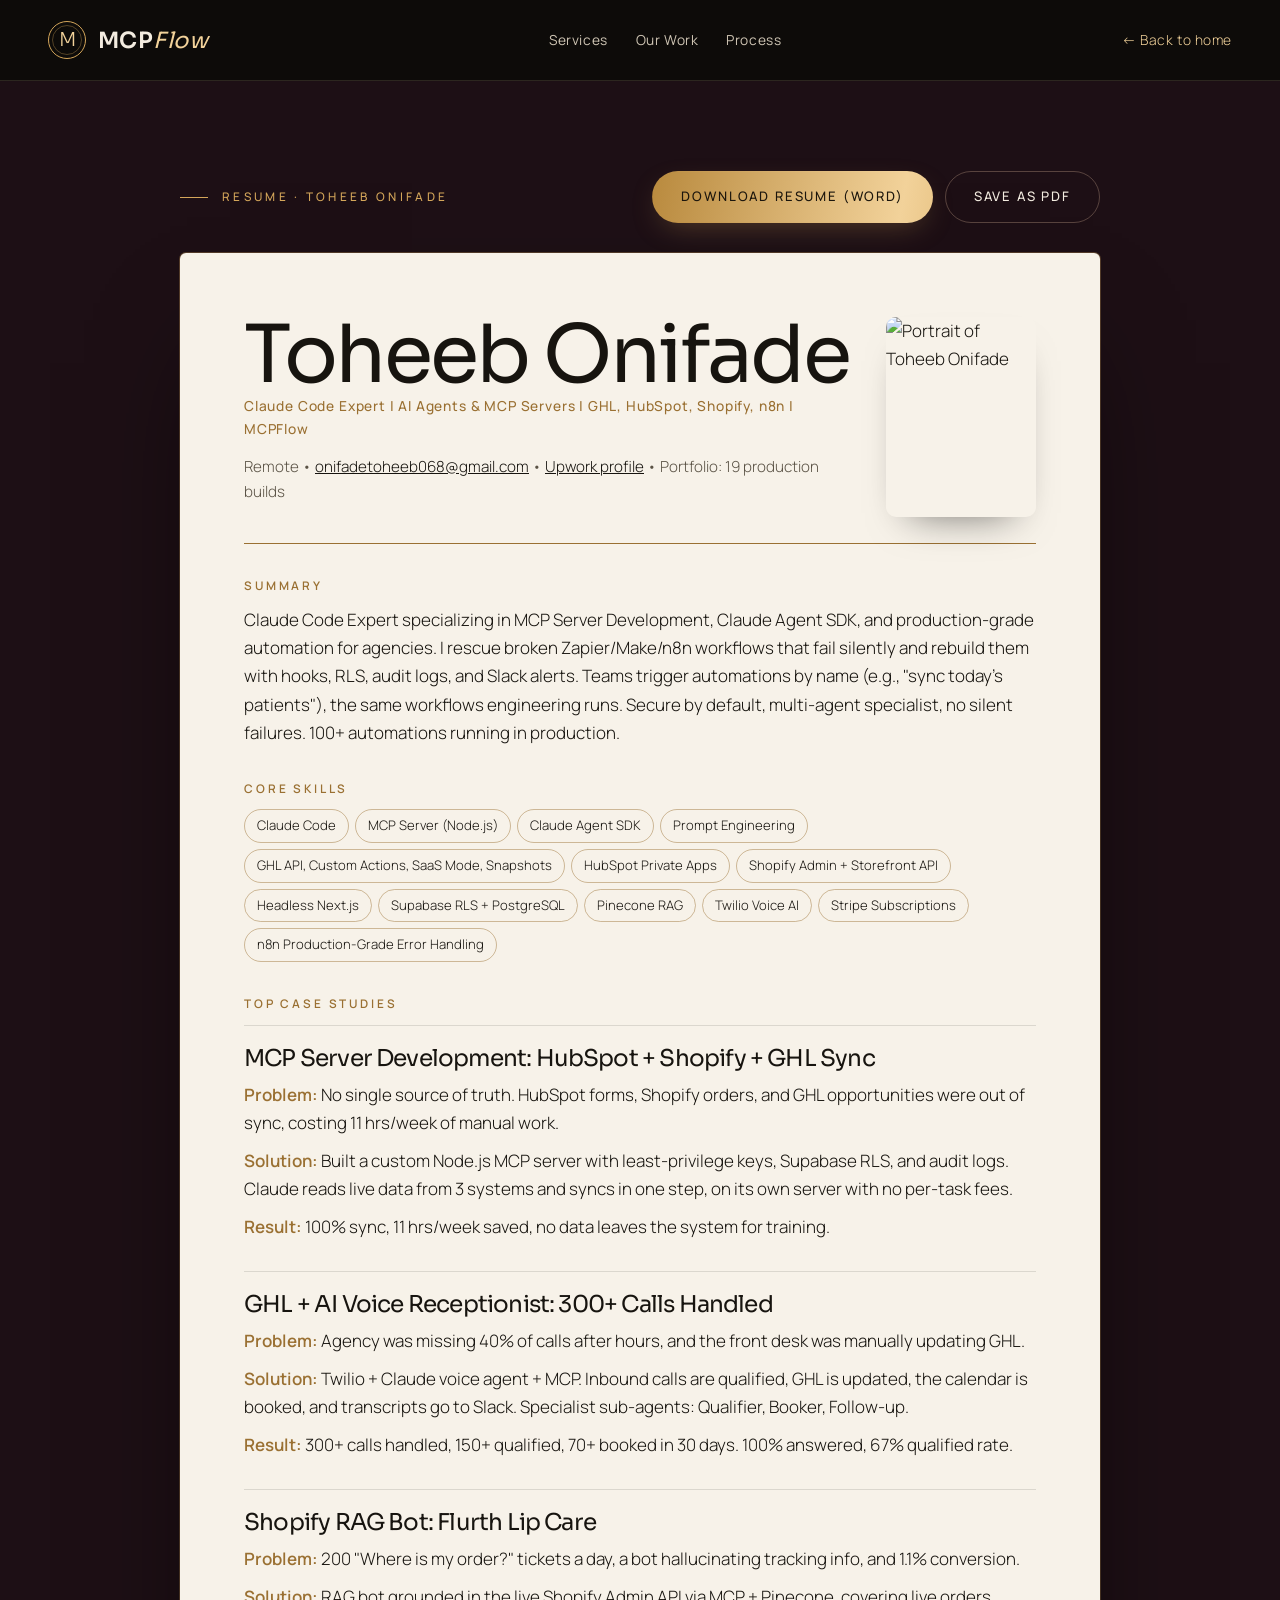
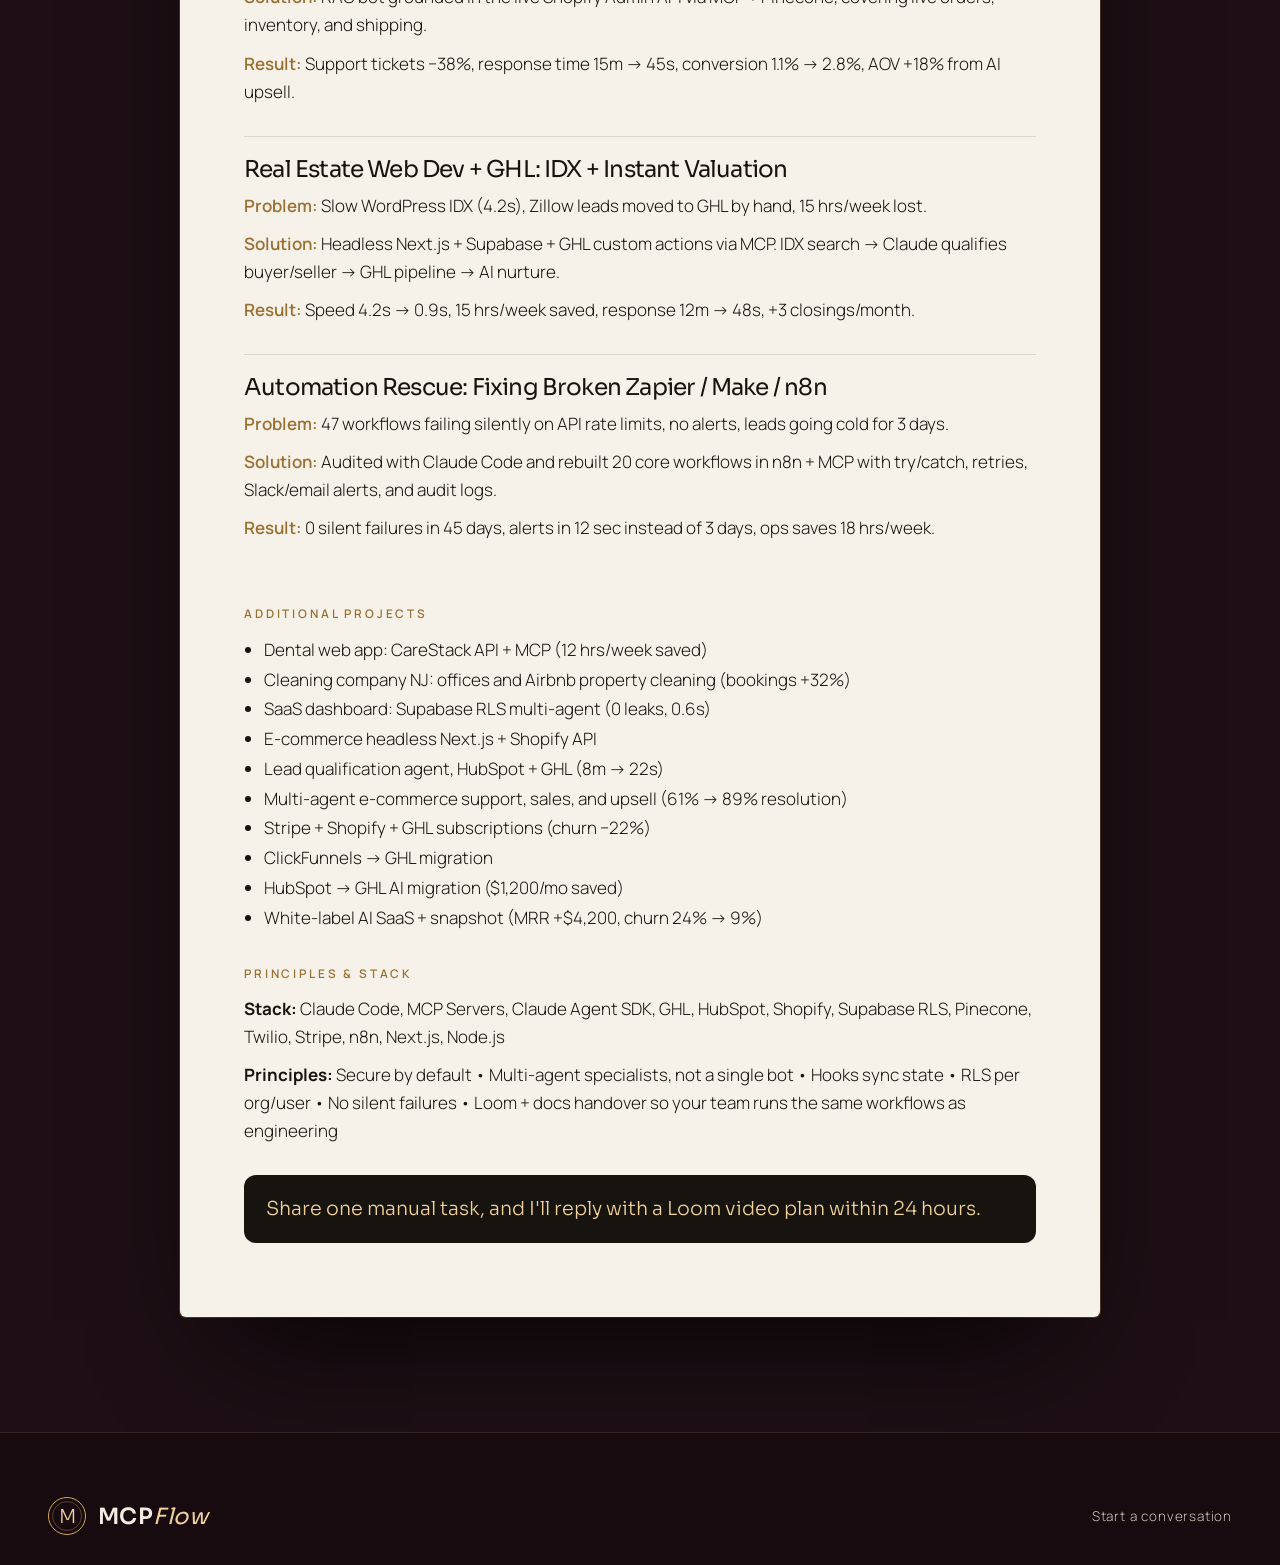
==== resume.html @ 1f3e1173 ".git" ====
<!DOCTYPE html>
<html lang="en">
  <head>
    <meta charset="UTF-8" />
    <meta name="viewport" content="width=device-width, initial-scale=1.0" />
    <meta name="description" content="Resume of Toheeb Onifade, Claude Code expert building AI agents, MCP servers, and production automation at MCPFlow." />
    <title>Toheeb Onifade – Resume | Claude Code Expert, AI Agents &amp; MCP Servers</title>
    <meta name="author" content="Toheeb Onifade" />
    <meta name="robots" content="index, follow, max-image-preview:large" />
    <meta property="og:type" content="profile" />
    <meta property="og:title" content="Toheeb Onifade – Resume | Claude Code Expert" />
    <meta property="og:description" content="Claude Code expert: MCP servers, Claude Agent SDK, and production automation for GoHighLevel, HubSpot, Shopify, and n8n. 19 production builds." />
    <meta property="og:image" content="assets/me/toheeb-desk.png" />
    <script type="application/ld+json">{"@context":"https://schema.org","@type":"ProfilePage","name":"Resume of Toheeb Onifade","mainEntity":{"@type":"Person","@id":"index.html#toheeb-onifade","name":"Toheeb Onifade","jobTitle":"Claude Code Expert","worksFor":{"@type":"Organization","name":"MCPFlow"},"email":"onifadetoheeb068@gmail.com","image":"assets/me/toheeb-desk.png","sameAs":["https://www.upwork.com/freelancers/~01fcc091d5daa7f215"],"knowsAbout":["Claude Code","Model Context Protocol (MCP) servers","Claude Agent SDK","Prompt engineering","GoHighLevel API","HubSpot Private Apps","Shopify Admin and Storefront API","Headless Next.js","Supabase RLS and PostgreSQL","Pinecone RAG","Twilio Voice AI","Stripe subscriptions","n8n error handling"]}}</script>
    <link rel="preconnect" href="https://fonts.googleapis.com" />
    <link rel="preconnect" href="https://fonts.gstatic.com" crossorigin />
    <link href="https://fonts.googleapis.com/css2?family=Sora:wght@300;400;500;600&family=Manrope:wght@300;400;500;600;700&family=JetBrains+Mono:wght@400;500&display=swap" rel="stylesheet" />
    <link rel="stylesheet" href="styles.css" />
  </head>
  <body class="resume-page theme-wine">
    <header class="site-header">
      <div class="container nav-wrap">
        <a href="index.html#top" class="brand" aria-label="MCPFlow home">
          <span class="brand-glyph" aria-hidden="true"></span>
          <span class="brand-word">MCP<em>Flow</em></span>
        </a>
        <nav class="main-nav" aria-label="Main navigation">
          <a href="index.html#services">Services</a>
          <a href="index.html#portfolio">Our Work</a>
          <a href="index.html#process">Process</a>
        </nav>
        <div class="nav-cta">
          <a href="index.html#top" class="nav-resume">← Back to home</a>
        </div>
      </div>
    </header>

    <main class="resume-page-content">
      <div class="container">
        <div class="resume-toolbar">
          <p class="sec-label">Resume · Toheeb Onifade</p>
          <div class="resume-actions">
            <a class="btn btn-primary" href="assets/resume/Toheeb-Onifade-Resume.docx" download>Download resume (Word)</a>
            <button class="btn btn-secondary" type="button" id="resume-print">Save as PDF</button>
          </div>
        </div>

        <article class="resume-sheet">
          <header class="resume-head">
            <img class="resume-photo" src="assets/me/toheeb-desk.png" width="1086" height="1448" alt="Portrait of Toheeb Onifade" />
            <h1>Toheeb Onifade</h1>
            <p class="resume-role">Claude Code Expert | AI Agents &amp; MCP Servers | GHL, HubSpot, Shopify, n8n | MCPFlow</p>
            <p class="resume-contact">
              Remote •
              <a href="mailto:onifadetoheeb068@gmail.com">onifadetoheeb068@gmail.com</a> •
              <a href="https://www.upwork.com/freelancers/~01fcc091d5daa7f215" target="_blank" rel="noreferrer">Upwork profile</a> •
              Portfolio: 19 production builds
            </p>
          </header>

          <section>
            <h2>Summary</h2>
            <p>
              Claude Code Expert specializing in MCP Server Development, Claude Agent SDK, and production-grade
              automation for agencies. I rescue broken Zapier/Make/n8n workflows that fail silently and rebuild them
              with hooks, RLS, audit logs, and Slack alerts. Teams trigger automations by name (e.g., "sync today's
              patients"), the same workflows engineering runs. Secure by default, multi-agent specialist, no silent
              failures. 100+ automations running in production.
            </p>
          </section>

          <section>
            <h2>Core skills</h2>
            <ul class="resume-skills">
              <li>Claude Code</li>
              <li>MCP Server (Node.js)</li>
              <li>Claude Agent SDK</li>
              <li>Prompt Engineering</li>
              <li>GHL API, Custom Actions, SaaS Mode, Snapshots</li>
              <li>HubSpot Private Apps</li>
              <li>Shopify Admin + Storefront API</li>
              <li>Headless Next.js</li>
              <li>Supabase RLS + PostgreSQL</li>
              <li>Pinecone RAG</li>
              <li>Twilio Voice AI</li>
              <li>Stripe Subscriptions</li>
              <li>n8n Production-Grade Error Handling</li>
            </ul>
          </section>

          <section>
            <h2>Top case studies</h2>

            <div class="resume-case">
              <h3>MCP Server Development: HubSpot + Shopify + GHL Sync</h3>
              <p><strong>Problem:</strong> No single source of truth. HubSpot forms, Shopify orders, and GHL opportunities were out of sync, costing 11 hrs/week of manual work.</p>
              <p><strong>Solution:</strong> Built a custom Node.js MCP server with least-privilege keys, Supabase RLS, and audit logs. Claude reads live data from 3 systems and syncs in one step, on its own server with no per-task fees.</p>
              <p><strong>Result:</strong> 100% sync, 11 hrs/week saved, no data leaves the system for training.</p>
            </div>

            <div class="resume-case">
              <h3>GHL + AI Voice Receptionist: 300+ Calls Handled</h3>
              <p><strong>Problem:</strong> Agency was missing 40% of calls after hours, and the front desk was manually updating GHL.</p>
              <p><strong>Solution:</strong> Twilio + Claude voice agent + MCP. Inbound calls are qualified, GHL is updated, the calendar is booked, and transcripts go to Slack. Specialist sub-agents: Qualifier, Booker, Follow-up.</p>
              <p><strong>Result:</strong> 300+ calls handled, 150+ qualified, 70+ booked in 30 days. 100% answered, 67% qualified rate.</p>
            </div>

            <div class="resume-case">
              <h3>Shopify RAG Bot: Flurth Lip Care</h3>
              <p><strong>Problem:</strong> 200 "Where is my order?" tickets a day, a bot hallucinating tracking info, and 1.1% conversion.</p>
              <p><strong>Solution:</strong> RAG bot grounded in the live Shopify Admin API via MCP + Pinecone, covering live orders, inventory, and shipping.</p>
              <p><strong>Result:</strong> Support tickets −38%, response time 15m → 45s, conversion 1.1% → 2.8%, AOV +18% from AI upsell.</p>
            </div>

            <div class="resume-case">
              <h3>Real Estate Web Dev + GHL: IDX + Instant Valuation</h3>
              <p><strong>Problem:</strong> Slow WordPress IDX (4.2s), Zillow leads moved to GHL by hand, 15 hrs/week lost.</p>
              <p><strong>Solution:</strong> Headless Next.js + Supabase + GHL custom actions via MCP. IDX search → Claude qualifies buyer/seller → GHL pipeline → AI nurture.</p>
              <p><strong>Result:</strong> Speed 4.2s → 0.9s, 15 hrs/week saved, response 12m → 48s, +3 closings/month.</p>
            </div>

            <div class="resume-case">
              <h3>Automation Rescue: Fixing Broken Zapier / Make / n8n</h3>
              <p><strong>Problem:</strong> 47 workflows failing silently on API rate limits, no alerts, leads going cold for 3 days.</p>
              <p><strong>Solution:</strong> Audited with Claude Code and rebuilt 20 core workflows in n8n + MCP with try/catch, retries, Slack/email alerts, and audit logs.</p>
              <p><strong>Result:</strong> 0 silent failures in 45 days, alerts in 12 sec instead of 3 days, ops saves 18 hrs/week.</p>
            </div>
          </section>

          <section>
            <h2>Additional projects</h2>
            <ul class="resume-list">
              <li>Dental web app: CareStack API + MCP (12 hrs/week saved)</li>
              <li>Cleaning company NJ: offices and Airbnb property cleaning (bookings +32%)</li>
              <li>SaaS dashboard: Supabase RLS multi-agent (0 leaks, 0.6s)</li>
              <li>E-commerce headless Next.js + Shopify API</li>
              <li>Lead qualification agent, HubSpot + GHL (8m → 22s)</li>
              <li>Multi-agent e-commerce support, sales, and upsell (61% → 89% resolution)</li>
              <li>Stripe + Shopify + GHL subscriptions (churn −22%)</li>
              <li>ClickFunnels → GHL migration</li>
              <li>HubSpot → GHL AI migration ($1,200/mo saved)</li>
              <li>White-label AI SaaS + snapshot (MRR +$4,200, churn 24% → 9%)</li>
            </ul>
          </section>

          <section>
            <h2>Principles &amp; stack</h2>
            <p><strong>Stack:</strong> Claude Code, MCP Servers, Claude Agent SDK, GHL, HubSpot, Shopify, Supabase RLS, Pinecone, Twilio, Stripe, n8n, Next.js, Node.js</p>
            <p><strong>Principles:</strong> Secure by default • Multi-agent specialists, not a single bot • Hooks sync state • RLS per org/user • No silent failures • Loom + docs handover so your team runs the same workflows as engineering</p>
          </section>

          <p class="resume-cta">Share one manual task, and I'll reply with a Loom video plan within 24 hours.</p>
        </article>
      </div>
    </main>

    <footer class="site-footer">
      <div class="container footer-wrap">
        <a href="index.html#top" class="brand" aria-label="MCPFlow home">
          <span class="brand-glyph" aria-hidden="true"></span>
          <span class="brand-word">MCP<em>Flow</em></span>
        </a>
        <div class="footer-meta">
          <a href="mailto:onifadetoheeb068@gmail.com?subject=Project%20Inquiry">Start a conversation</a>
        </div>
      </div>
    </footer>

    <script>
      document.getElementById('resume-print').addEventListener('click', () => window.print());
    </script>
  </body>
</html>
---- styles.css ----
/* ==========================================================================
   MCPFlow — "Midnight & Gold"
   Near-black, champagne gold, ivory. Bodoni for display, Jost for reading,
   Pinyon Script for small human accents. Photography in a warm duotone.
   ========================================================================== */

:root {
  --bg: #0d0c0a;
  --bg-2: #14120f;
  --surface: #1a1714;
  --surface-2: #221e19;
  --line: rgba(232, 205, 160, 0.14);
  --line-strong: rgba(232, 205, 160, 0.3);
  --text: #f3ece0;
  --text-soft: #cfc5b4;
  --muted: #9a907f;

  --gold: #d4a65a;
  --gold-light: #f2d29a;
  --gold-deep: #9a7032;
  --gold-gradient: linear-gradient(100deg, #b98a3e 0%, #f2d29a 45%, #d4a65a 70%, #a87a35 100%);
  --glow: rgba(212, 166, 90, 0.35);

  --stone: #ece5d8;
  --stone-2: #e0d6c5;
  --ink: #17140f;

  --display: "Sora", "Segoe UI", sans-serif;
  --sans: "Manrope", "Segoe UI", sans-serif;
  --mono: "JetBrains Mono", "Cascadia Mono", monospace;

  --gutter: clamp(16px, 4vw, 48px);
  --max: 1280px;
  --radius: 18px;
  --ease: cubic-bezier(0.22, 0.7, 0.12, 1);
}

*,
*::before,
*::after {
  box-sizing: border-box;
}

html {
  scroll-behavior: smooth;
  scroll-padding-top: 90px;
  -webkit-text-size-adjust: 100%;
}

body {
  margin: 0;
  background: var(--bg);
  color: var(--text);
  font-family: var(--sans);
  font-size: 17px;
  font-weight: 300;
  line-height: 1.65;
  -webkit-font-smoothing: antialiased;
  overflow-x: hidden;
}

body.booking-modal-open,
body.portfolio-modal-open,
body.nav-open {
  overflow: hidden;
}

img,
video,
svg {
  display: block;
  max-width: 100%;
}

a {
  color: inherit;
}

button {
  font: inherit;
  color: inherit;
}

::selection {
  background: var(--gold);
  color: var(--bg);
}

:focus-visible {
  outline: 2px solid var(--gold-light);
  outline-offset: 3px;
}

h1,
h2,
h3 {
  margin: 0;
  font-family: var(--display);
  font-weight: 400;
  line-height: 1.08;
  letter-spacing: -0.035em;
}

h1 em,
h2 em,
.panel-title em {
  background: var(--gold-gradient);
  -webkit-background-clip: text;
  background-clip: text;
  color: transparent;
}

p {
  margin: 0;
}

.sr-only {
  position: absolute;
  width: 1px;
  height: 1px;
  padding: 0;
  margin: -1px;
  overflow: hidden;
  clip: rect(0 0 0 0);
  white-space: nowrap;
  border: 0;
}

.container {
  width: min(var(--max), 100% - var(--gutter) * 2);
  margin-inline: auto;
}

.section {
  position: relative;
  padding: clamp(90px, 11vw, 150px) 0;
}

/* ---------- Type helpers ---------- */

.script-accent {
  display: inline-flex;
  align-items: center;
  gap: 2px;
  padding: 7px 14px;
  border: 1px solid var(--line-strong);
  border-radius: 999px;
  background: rgba(212, 166, 90, 0.06);
  font-family: var(--mono);
  font-size: 0.82rem;
  font-weight: 500;
  line-height: 1.2;
  color: var(--gold-light);
}

.script-accent::before {
  content: ">";
  margin-right: 8px;
  color: var(--gold);
}

.script-accent::after {
  content: "";
  width: 7px;
  height: 1.05em;
  margin-left: 4px;
  background: var(--gold);
  animation: caret 1.1s steps(1) infinite;
}

@keyframes caret {
  50% { opacity: 0; }
}

.script-accent.dark {
  border-color: rgba(154, 112, 50, 0.4);
  background: rgba(154, 112, 50, 0.08);
  color: var(--gold-deep);
}

.script-accent.dark::before,
.script-accent.dark::after {
  color: var(--gold-deep);
  background-color: var(--gold-deep);
}

.script-accent.dark::before {
  background: none;
}

.script-accent.small {
  font-size: 0.76rem;
}

.kicker,
.sec-label,
.trust-label,
.mega-kicker {
  font-family: var(--sans);
  font-size: 0.74rem;
  font-weight: 500;
  letter-spacing: 0.28em;
  text-transform: uppercase;
  color: var(--gold);
}

.sec-label::before {
  content: "";
  display: inline-block;
  width: 28px;
  height: 1px;
  margin-right: 14px;
  background: currentColor;
  vertical-align: middle;
}

.sec-head {
  max-width: 760px;
  margin-bottom: clamp(48px, 6vw, 76px);
}

.sec-head h2 {
  margin-top: 18px;
  font-size: clamp(2.1rem, 4.2vw, 3.7rem);
}

.sec-head.center {
  margin-inline: auto;
  text-align: center;
}

.sec-head.center .sec-label::after {
  content: "";
  display: inline-block;
  width: 28px;
  height: 1px;
  margin-left: 14px;
  background: currentColor;
  vertical-align: middle;
}

.sec-head.split {
  display: flex;
  flex-wrap: wrap;
  justify-content: space-between;
  align-items: end;
  gap: 24px 48px;
  max-width: none;
}

.sec-head.split > div {
  max-width: 720px;
}

.sec-sub {
  max-width: 60ch;
  margin-top: 22px;
  color: var(--text-soft);
  font-size: 1.08rem;
}

.sec-head.center .sec-sub {
  margin-inline: auto;
}

.sec-sub.narrow {
  max-width: 42ch;
  margin-top: 0;
}

.sec-sub strong {
  color: var(--gold-light);
  font-weight: 500;
}

.section-action {
  margin-top: 56px;
}

.section-action.center {
  text-align: center;
}

/* ---------- Buttons ---------- */

.btn {
  position: relative;
  display: inline-flex;
  align-items: center;
  justify-content: center;
  gap: 10px;
  min-height: 52px;
  padding: 0 28px;
  border: 1px solid transparent;
  border-radius: 999px;
  background: transparent;
  font-family: var(--sans);
  font-size: 0.82rem;
  font-weight: 500;
  letter-spacing: 0.14em;
  text-transform: uppercase;
  text-decoration: none;
  cursor: pointer;
  overflow: hidden;
  isolation: isolate;
  transition: transform 0.35s var(--ease), box-shadow 0.35s var(--ease), background-color 0.25s, color 0.25s, border-color 0.25s;
}

.btn:hover {
  transform: translateY(-2px);
}

.btn:active {
  transform: translateY(0);
}

.btn-primary {
  background: var(--gold-gradient);
  background-size: 200% 100%;
  color: #1b150c;
  box-shadow: 0 10px 30px -10px var(--glow);
}

.btn-primary::after {
  content: "";
  position: absolute;
  inset: 0;
  z-index: -1;
  background: linear-gradient(110deg, transparent 30%, rgba(255, 255, 255, 0.55) 50%, transparent 70%);
  transform: translateX(-120%);
  transition: transform 0.8s var(--ease);
}

.btn-primary:hover {
  box-shadow: 0 16px 40px -10px rgba(212, 166, 90, 0.6);
}

.btn-primary:hover::after {
  transform: translateX(120%);
}

.portfolio-drive-btn {
  min-height: 60px;
  padding: 0 40px;
  font-size: 0.9rem;
  font-weight: 600;
  box-shadow: 0 0 0 0 rgba(212, 166, 90, 0.55), 0 14px 36px -10px var(--glow);
  animation: drive-btn-pulse 2.4s ease-out infinite;
}

@keyframes drive-btn-pulse {
  0% { box-shadow: 0 0 0 0 rgba(212, 166, 90, 0.55), 0 14px 36px -10px var(--glow); }
  70%, 100% { box-shadow: 0 0 0 16px rgba(212, 166, 90, 0), 0 14px 36px -10px var(--glow); }
}

@media (prefers-reduced-motion: reduce) {
  .portfolio-drive-btn { animation: none; }
}

@media (max-width: 560px) {
  .portfolio-drive-btn {
    max-width: 100%;
    padding: 12px 24px;
    font-size: 0.82rem;
    line-height: 1.4;
    text-align: center;
  }
}

.btn-secondary {
  border-color: var(--line-strong);
  color: var(--text);
}

.btn-secondary:hover {
  border-color: var(--gold);
  color: var(--gold-light);
  background: rgba(212, 166, 90, 0.08);
}

.btn-dark {
  background: var(--ink);
  color: var(--stone);
}

.btn-dark:hover {
  background: #000;
  box-shadow: 0 14px 30px -12px rgba(0, 0, 0, 0.5);
}

.btn-ghost,
.btn-outline {
  min-height: 0;
  padding: 6px 0;
  border-radius: 0;
  overflow: visible;
  color: var(--text);
  letter-spacing: 0.12em;
}

.btn-ghost::before,
.btn-outline::before {
  content: "";
  position: absolute;
  left: 0;
  right: 0;
  bottom: 0;
  height: 1px;
  background: var(--gold);
  transform-origin: right;
  transition: transform 0.4s var(--ease);
}

.btn-ghost:hover,
.btn-outline:hover {
  transform: none;
  color: var(--gold-light);
}

.btn-ghost:hover::before,
.btn-outline:hover::before {
  transform: scaleX(0.35);
  transform-origin: left;
}

.btn-ghost.dark {
  color: var(--ink);
}

.btn-ghost.dark::before {
  background: var(--gold-deep);
}

.btn-ghost.dark:hover {
  color: var(--gold-deep);
}

.text-link {
  font-size: 0.82rem;
  font-weight: 500;
  letter-spacing: 0.14em;
  text-transform: uppercase;
  text-decoration: none;
  color: var(--gold-light);
  border-bottom: 1px solid var(--gold);
  padding-bottom: 6px;
  white-space: nowrap;
  transition: color 0.2s;
}

.text-link:hover {
  color: var(--text);
}

/* ---------- Scroll progress ---------- */

.scroll-progress {
  position: fixed;
  inset: 0 0 auto;
  z-index: 80;
  height: 2px;
  pointer-events: none;
}

.scroll-progress span {
  display: block;
  width: 100%;
  height: 100%;
  background: var(--gold-gradient);
  transform: scaleX(0);
  transform-origin: left;
}

/* ---------- Header ---------- */

.site-header {
  position: sticky;
  top: 0;
  z-index: 60;
  border-bottom: 1px solid transparent;
  transition: background-color 0.4s, border-color 0.4s, backdrop-filter 0.4s;
}

.home .site-header {
  position: fixed;
  left: 0;
  right: 0;
}

.site-header.is-scrolled,
body:not(.home) .site-header {
  background: rgba(13, 12, 10, 0.82);
  backdrop-filter: blur(14px);
  -webkit-backdrop-filter: blur(14px);
  border-bottom-color: var(--line);
}

.nav-wrap {
  display: flex;
  align-items: center;
  justify-content: space-between;
  gap: 28px;
  min-height: 80px;
}

.brand {
  display: inline-flex;
  align-items: center;
  gap: 12px;
  text-decoration: none;
  flex-shrink: 0;
}

.brand-glyph {
  position: relative;
  display: grid;
  place-items: center;
  width: 38px;
  height: 38px;
  border: 1px solid var(--gold);
  border-radius: 50%;
  transition: transform 0.6s var(--ease);
}

.brand-glyph::before {
  content: "M";
  font-family: var(--display);
  font-size: 1.2rem;
  line-height: 1;
  color: var(--gold-light);
}

.brand-glyph::after {
  content: "";
  position: absolute;
  inset: 3px;
  border: 1px solid rgba(212, 166, 90, 0.35);
  border-radius: 50%;
}

.brand:hover .brand-glyph {
  transform: rotate(-12deg) scale(1.05);
}

.brand-word {
  font-family: var(--display);
  font-size: 1.4rem;
  font-weight: 600;
  letter-spacing: 0.02em;
}

.brand-word em {
  font-weight: 400;
  color: var(--gold-light);
}

.main-nav {
  display: flex;
  align-items: center;
  gap: clamp(16px, 2.2vw, 32px);
}

.main-nav > a,
.mega-trigger {
  position: relative;
  padding: 8px 0;
  border: 0;
  background: none;
  font-size: 0.86rem;
  font-weight: 400;
  letter-spacing: 0.04em;
  color: var(--text-soft);
  text-decoration: none;
  cursor: pointer;
  transition: color 0.2s;
}

.main-nav > a::after,
.mega-trigger::after {
  content: "";
  position: absolute;
  left: 50%;
  bottom: 2px;
  width: 4px;
  height: 4px;
  border-radius: 50%;
  background: var(--gold);
  opacity: 0;
  transform: translate(-50%, 4px);
  transition: opacity 0.3s, transform 0.3s var(--ease);
}

.main-nav > a:hover,
.mega-trigger:hover,
.mega-menu-item.is-open .mega-trigger {
  color: var(--text);
}

.main-nav > a:hover::after,
.mega-trigger:hover::after,
.mega-menu-item.is-open .mega-trigger::after {
  opacity: 1;
  transform: translate(-50%, 0);
}

.main-nav .nav-resume {
  color: var(--gold-light);
}

.nav-cta {
  display: flex;
  align-items: center;
  gap: 18px;
  flex-shrink: 0;
}

.nav-cta .btn {
  min-height: 44px;
  padding: 0 22px;
}

.nav-cta .nav-resume {
  font-size: 0.86rem;
  letter-spacing: 0.04em;
  color: var(--gold-light);
  text-decoration: none;
}

.nav-cta .nav-resume:hover {
  color: var(--text);
}

@media (max-width: 1024px) {
  body:not(.home) .main-nav {
    display: none;
  }
}

.nav-toggle {
  display: none;
  position: relative;
  width: 46px;
  height: 46px;
  border: 1px solid var(--line-strong);
  border-radius: 50%;
  background: transparent;
  cursor: pointer;
}

.nav-toggle-bars,
.nav-toggle-bars::before,
.nav-toggle-bars::after {
  position: absolute;
  left: 50%;
  width: 18px;
  height: 1.5px;
  background: var(--text);
  transition: transform 0.35s var(--ease), opacity 0.2s;
}

.nav-toggle-bars {
  top: 50%;
  transform: translate(-50%, -50%);
}

.nav-toggle-bars::before,
.nav-toggle-bars::after {
  content: "";
  transform: translateX(-50%);
}

.nav-toggle-bars::before { top: -6px; }
.nav-toggle-bars::after { top: 6px; }

.nav-open .nav-toggle-bars {
  background: transparent;
}

.nav-open .nav-toggle-bars::before {
  transform: translate(-50%, 6px) rotate(45deg);
}

.nav-open .nav-toggle-bars::after {
  transform: translate(-50%, -6px) rotate(-45deg);
}

/* ---------- Mega menu ---------- */

.mega-menu-item {
  position: relative;
}

.mega-trigger {
  display: inline-flex;
  align-items: center;
  gap: 8px;
}

.mega-chevron {
  width: 6px;
  height: 6px;
  border-right: 1.5px solid var(--gold);
  border-bottom: 1.5px solid var(--gold);
  transform: translateY(-2px) rotate(45deg);
  transition: transform 0.3s var(--ease);
}

.mega-menu-item.is-open .mega-chevron {
  transform: translateY(1px) rotate(-135deg);
}

.mega-panel {
  position: fixed;
  top: 88px;
  left: 50%;
  z-index: 70;
  width: min(1200px, calc(100vw - 32px));
  max-height: calc(100vh - 110px);
  overflow-y: auto;
  padding: 32px 34px 34px;
  transform: translateX(-50%);
  background: rgba(20, 18, 15, 0.97);
  backdrop-filter: blur(18px);
  -webkit-backdrop-filter: blur(18px);
  border: 1px solid var(--line-strong);
  border-radius: var(--radius);
  box-shadow: 0 40px 80px -30px rgba(0, 0, 0, 0.8), 0 0 0 1px rgba(212, 166, 90, 0.05);
  animation: menu-in 0.35s var(--ease) both;
}

@keyframes menu-in {
  from { opacity: 0; transform: translate(-50%, -8px); }
  to { opacity: 1; transform: translate(-50%, 0); }
}

.mega-panel-heading {
  display: flex;
  justify-content: space-between;
  align-items: end;
  gap: 32px;
  padding-bottom: 22px;
  margin-bottom: 24px;
  border-bottom: 1px solid var(--line);
}

.mega-panel-heading h2 {
  margin-top: 10px;
  font-size: clamp(1.8rem, 3vw, 2.5rem);
}

.mega-panel-heading p {
  max-width: 40ch;
  color: var(--text-soft);
  font-size: 0.98rem;
}

.mega-columns {
  display: grid;
  grid-template-columns: repeat(5, minmax(0, 1fr));
  gap: 24px;
}

.mega-column h3 {
  margin-bottom: 12px;
  padding-bottom: 10px;
  border-bottom: 1px solid var(--gold-deep);
  font-family: var(--sans);
  font-size: 0.72rem;
  font-weight: 500;
  letter-spacing: 0.18em;
  text-transform: uppercase;
  color: var(--gold);
}

.mega-link-list {
  display: grid;
  gap: 2px;
}

.mega-link {
  display: grid;
  gap: 3px;
  padding: 10px 10px;
  margin-inline: -10px;
  border-radius: 10px;
  text-decoration: none;
  transition: background-color 0.2s;
}

.mega-link:hover,
.mega-link:focus-visible {
  background: rgba(212, 166, 90, 0.1);
}

.mega-link-label {
  font-size: 0.94rem;
  font-weight: 500;
  line-height: 1.3;
  color: var(--text);
}

.mega-link-description {
  color: var(--muted);
  font-size: 0.83rem;
  line-height: 1.4;
}

/* ---------- Hero ---------- */

.hero {
  position: relative;
  display: flex;
  flex-direction: column;
  justify-content: center;
  min-height: 100svh;
  padding: 130px 0 110px;
  overflow: hidden;
  isolation: isolate;
}

.hero-bg {
  position: absolute;
  inset: 0;
  z-index: -2;
}

.hero-bg img,
.section-photo img {
  width: 100%;
  height: 100%;
  object-fit: cover;
  filter: grayscale(1) contrast(1.1) brightness(0.55);
}

.hero-bg::after,
.section-photo::after {
  content: "";
  position: absolute;
  inset: 0;
  background:
    linear-gradient(180deg, rgba(13, 12, 10, 0.55) 0%, rgba(13, 12, 10, 0.2) 40%, var(--bg) 100%),
    linear-gradient(90deg, rgba(13, 12, 10, 0.92) 0%, rgba(13, 12, 10, 0.5) 55%, rgba(13, 12, 10, 0.75) 100%),
    rgba(150, 105, 40, 0.35);
  mix-blend-mode: normal;
}

.hero-bg img {
  transform: scale(1.08);
  animation: slow-zoom 20s ease-out forwards;
}

@keyframes slow-zoom {
  to { transform: scale(1); }
}

.hero-spotlight {
  position: absolute;
  inset: 0;
  z-index: -1;
  pointer-events: none;
  background: radial-gradient(520px circle at var(--mx, 70%) var(--my, 40%), rgba(242, 210, 154, 0.16), transparent 65%);
  transition: background 0.2s;
}

.hero-grid {
  display: grid;
  grid-template-columns: minmax(0, 1.05fr) minmax(0, 0.95fr);
  gap: clamp(36px, 5vw, 80px);
  align-items: center;
}

.hero-copy .script-accent {
  margin-bottom: 22px;
  animation: fade-up 1s 0.1s var(--ease) both;
}

.kicker {
  margin-bottom: 26px;
  animation: fade-up 1s 0.2s var(--ease) both;
}

.hero-title {
  font-size: clamp(1.95rem, 4.3vw, 4.5rem);
  font-weight: 400;
  line-height: 1.04;
  letter-spacing: -0.045em;
}

.hero-title .line {
  display: block;
  overflow: hidden;
  padding-bottom: 0.08em;
  white-space: nowrap;
}

.hero-title .line > span {
  display: inline-block;
  animation: rise 1.2s var(--ease) both;
}

.hero-title .line:nth-child(1) > span { animation-delay: 0.25s; }
.hero-title .line:nth-child(2) > span { animation-delay: 0.35s; }
.hero-title .line:nth-child(3) > span { animation-delay: 0.45s; }

@keyframes rise {
  from { transform: translateY(110%); }
  to { transform: none; }
}

@keyframes fade-up {
  from { opacity: 0; transform: translateY(18px); }
  to { opacity: 1; transform: none; }
}

.hero-lead {
  max-width: 52ch;
  margin: 30px 0 36px;
  font-size: clamp(1.04rem, 1.3vw, 1.18rem);
  color: var(--text-soft);
  animation: fade-up 1s 0.6s var(--ease) both;
}

.button-row {
  display: flex;
  flex-wrap: wrap;
  align-items: center;
  gap: 14px 22px;
}

.hero .button-row {
  animation: fade-up 1s 0.7s var(--ease) both;
}

.proof-list {
  display: grid;
  grid-template-columns: repeat(3, minmax(0, 1fr));
  gap: 20px;
  margin: 52px 0 0;
  padding-top: 26px;
  border-top: 1px solid var(--line);
  animation: fade-up 1s 0.85s var(--ease) both;
}

.proof-list dt {
  font-family: var(--display);
  font-size: 1.35rem;
  color: var(--gold-light);
}

.proof-list dd {
  margin: 2px 0 0;
  color: var(--muted);
  font-size: 0.9rem;
}

/* Hero media */
.hero-figure {
  position: relative;
  margin: 0;
  animation: fade-up 1.2s 0.5s var(--ease) both;
}

.hero-media {
  position: relative;
  padding: 10px;
  border: 1px solid var(--line-strong);
  border-radius: 26px;
  background: linear-gradient(160deg, rgba(242, 210, 154, 0.12), rgba(13, 12, 10, 0.4));
  box-shadow: 0 50px 100px -40px rgba(0, 0, 0, 0.9), 0 0 80px -20px var(--glow);
  backdrop-filter: blur(6px);
}

.hero-video {
  width: 100%;
  aspect-ratio: 16 / 9;
  object-fit: cover;
  border-radius: 18px;
  background: #07080b;
}

.hero-after {
  display: none;
}

.hero-media.is-done .hero-video {
  display: none;
}

.hero-media.is-done .hero-after {
  display: block;
  animation: develop 1s var(--ease) both;
}

@keyframes develop {
  from { opacity: 0; filter: blur(8px); transform: scale(0.98); }
  to { opacity: 1; filter: none; transform: none; }
}

.hero-panel {
  aspect-ratio: 16 / 9;
  display: flex;
  flex-direction: column;
  justify-content: space-between;
  padding: clamp(20px, 3vw, 36px);
  border-radius: 18px;
  background:
    radial-gradient(circle at 85% 15%, rgba(242, 210, 154, 0.25), transparent 45%),
    linear-gradient(160deg, #1f1a14, #0f0d0b);
}

.panel-label {
  font-size: 0.72rem;
  font-weight: 500;
  letter-spacing: 0.24em;
  text-transform: uppercase;
  color: var(--gold);
}

.panel-title {
  font-family: var(--display);
  font-size: clamp(1.8rem, 3.2vw, 2.8rem);
  line-height: 1.05;
}

.panel-flow {
  display: grid;
  grid-template-columns: repeat(3, 1fr);
  gap: 12px;
  margin: 0;
  padding: 14px 0 0;
  list-style: none;
  border-top: 1px solid var(--line);
  font-size: 0.92rem;
}

.panel-flow span {
  display: block;
  font-size: 0.68rem;
  letter-spacing: 0.18em;
  text-transform: uppercase;
  color: var(--muted);
}

.hero-replay {
  position: absolute;
  right: 24px;
  bottom: 24px;
  padding: 8px 14px;
  border: 1px solid var(--line-strong);
  border-radius: 999px;
  background: rgba(13, 12, 10, 0.7);
  color: var(--gold-light);
  font-size: 0.72rem;
  letter-spacing: 0.14em;
  text-transform: uppercase;
  cursor: pointer;
  transition: background-color 0.2s, color 0.2s;
}

.hero-replay:hover {
  background: var(--gold);
  color: var(--bg);
}

.float-badge {
  position: absolute;
  display: flex;
  align-items: center;
  gap: 12px;
  padding: 14px 18px;
  border: 1px solid var(--line-strong);
  border-radius: 16px;
  background: rgba(20, 18, 15, 0.82);
  backdrop-filter: blur(12px);
  -webkit-backdrop-filter: blur(12px);
  box-shadow: 0 20px 40px -20px rgba(0, 0, 0, 0.8);
  font-size: 0.85rem;
  color: var(--text-soft);
  animation: float 6s ease-in-out infinite;
}

.float-badge strong {
  font-family: var(--display);
  font-size: 1.7rem;
  font-weight: 500;
  line-height: 1;
  color: var(--gold-light);
}

.badge-top {
  top: -26px;
  left: -28px;
  max-width: 250px;
}

.badge-bottom {
  right: -18px;
  bottom: -24px;
  animation-delay: -3s;
}

.badge-dot {
  width: 8px;
  height: 8px;
  border-radius: 50%;
  background: #5fd38d;
  box-shadow: 0 0 0 0 rgba(95, 211, 141, 0.6);
  animation: pulse 2.2s infinite;
}

@keyframes float {
  50% { transform: translateY(-10px); }
}

@keyframes pulse {
  70% { box-shadow: 0 0 0 8px rgba(95, 211, 141, 0); }
  100% { box-shadow: 0 0 0 0 rgba(95, 211, 141, 0); }
}

.scroll-cue {
  position: absolute;
  left: 50%;
  bottom: 28px;
  width: 26px;
  height: 42px;
  border: 1px solid var(--line-strong);
  border-radius: 999px;
  transform: translateX(-50%);
}

.scroll-cue span {
  position: absolute;
  top: 8px;
  left: 50%;
  width: 3px;
  height: 8px;
  border-radius: 3px;
  background: var(--gold);
  transform: translateX(-50%);
  animation: cue 1.8s var(--ease) infinite;
}

@keyframes cue {
  0% { opacity: 0; transform: translate(-50%, 0); }
  30% { opacity: 1; }
  100% { opacity: 0; transform: translate(-50%, 14px); }
}

/* ---------- Capability bar ---------- */

.trust-bar {
  padding: 38px 0 44px;
  border-top: 1px solid var(--line);
  border-bottom: 1px solid var(--line);
  background: var(--bg-2);
}

.trust-label {
  margin-bottom: 26px;
  text-align: center;
  color: var(--muted);
}

.capabilities {
  display: grid;
  grid-template-columns: repeat(6, minmax(0, 1fr));
  margin: 0;
  padding: 0;
  list-style: none;
}

.capabilities li {
  display: flex;
  flex-direction: column;
  align-items: center;
  gap: 12px;
  font-family: var(--display);
  font-size: 1.15rem;
  color: var(--text-soft);
  transition: color 0.3s;
}

.capabilities li + li {
  border-left: 1px solid var(--line);
}

.cap-icon {
  display: grid;
  place-items: center;
  width: 48px;
  height: 48px;
  border: 1px solid var(--line-strong);
  border-radius: 50%;
  color: var(--gold);
  transition: transform 0.5s var(--ease), background-color 0.3s, color 0.3s;
}

.cap-icon svg,
.icon-ring svg {
  width: 22px;
  height: 22px;
  fill: none;
  stroke: currentColor;
  stroke-width: 1.4;
  stroke-linecap: round;
  stroke-linejoin: round;
}

.capabilities li:hover {
  color: var(--gold-light);
}

.capabilities li:hover .cap-icon {
  transform: translateY(-4px) rotate(-8deg);
  background: var(--gold);
  color: var(--bg);
}

/* ---------- Work with me (light) ---------- */

.work-with-me {
  padding: clamp(90px, 11vw, 150px) 0;
  background: var(--stone);
  color: var(--ink);
  overflow: hidden;
}

.wwm-grid {
  display: grid;
  grid-template-columns: minmax(0, 1fr) minmax(0, 1fr);
  gap: clamp(40px, 7vw, 110px);
  align-items: center;
}

.wwm-visual {
  position: relative;
  border-radius: 4px;
  box-shadow: 30px 30px 0 -1px var(--stone-2);
}

.wwm-visual img {
  width: 100%;
  aspect-ratio: 4 / 5;
  object-fit: cover;
  border-radius: 4px;
  filter: grayscale(0.85) sepia(0.3) contrast(1.1) brightness(0.72);
}

.wwm-visual::after {
  content: "";
  position: absolute;
  inset: 0;
  border-radius: 4px;
  background: linear-gradient(180deg, rgba(23, 20, 15, 0) 35%, rgba(23, 20, 15, 0.75) 100%);
  pointer-events: none;
}

.wwm-title {
  position: absolute;
  z-index: 1;
  left: 7%;
  bottom: 7%;
  font-family: var(--display);
  font-size: clamp(2.8rem, 6.4vw, 5.8rem);
  font-weight: 300;
  line-height: 0.95;
  letter-spacing: -0.04em;
  text-transform: uppercase;
  color: #fbf7f0;
  text-shadow: 0 10px 40px rgba(0, 0, 0, 0.35);
  pointer-events: none;
}

.wwm-copy .script-accent {
  margin-bottom: 18px;
}

.wwm-lead {
  margin-bottom: 18px;
  font-family: var(--display);
  font-size: clamp(1.35rem, 2.1vw, 1.8rem);
  font-weight: 300;
  line-height: 1.3;
  letter-spacing: -0.02em;
}

.wwm-copy > p:not(.wwm-lead):not(.script-accent) {
  color: #4b4337;
}

.wwm-facts {
  display: grid;
  grid-template-columns: repeat(3, minmax(0, 1fr));
  margin: 40px 0;
  padding: 0;
  list-style: none;
  border-top: 1px solid rgba(23, 20, 15, 0.18);
  border-bottom: 1px solid rgba(23, 20, 15, 0.18);
}

.wwm-facts li {
  display: grid;
  padding: 20px 0;
}

.wwm-facts li + li {
  padding-left: 20px;
  border-left: 1px solid rgba(23, 20, 15, 0.18);
}

.wwm-facts strong {
  font-family: var(--display);
  font-size: clamp(2rem, 3.4vw, 2.8rem);
  font-weight: 500;
  line-height: 1;
  color: var(--gold-deep);
}

.wwm-facts span {
  margin-top: 6px;
  font-size: 0.82rem;
  letter-spacing: 0.08em;
  text-transform: uppercase;
  color: #6d6455;
}

/* ---------- Glow cards (pointer-tracked) ---------- */

.glow-card {
  position: relative;
  isolation: isolate;
}

.glow-card::before {
  content: "";
  position: absolute;
  inset: 0;
  z-index: -1;
  border-radius: inherit;
  background: radial-gradient(360px circle at var(--cx, 50%) var(--cy, 0%), rgba(242, 210, 154, 0.14), transparent 60%);
  opacity: 0;
  transition: opacity 0.4s;
}

.glow-card:hover::before {
  opacity: 1;
}

.icon-ring {
  display: grid;
  place-items: center;
  width: 54px;
  height: 54px;
  border: 1px solid var(--line-strong);
  border-radius: 50%;
  color: var(--gold);
  background: radial-gradient(circle at 30% 30%, rgba(242, 210, 154, 0.12), transparent 70%);
  transition: transform 0.5s var(--ease), background-color 0.3s, color 0.3s, border-color 0.3s;
}

.glow-card:hover .icon-ring {
  transform: rotate(-10deg) scale(1.06);
  background: var(--gold);
  border-color: var(--gold);
  color: var(--bg);
}

/* ---------- Industries ---------- */

.industry-pillars {
  display: flex;
  flex-wrap: wrap;
  gap: 8px 28px;
  margin-top: 24px;
  color: var(--text-soft);
}

.industry-pillars b {
  font-family: var(--display);
  font-weight: 500;
  color: var(--gold-light);
}

.industries-grid {
  display: grid;
  grid-template-columns: repeat(4, minmax(0, 1fr));
  gap: 18px;
}

.industry-card {
  display: flex;
  flex-direction: column;
  gap: 16px;
  padding: 28px 26px 30px;
  border: 1px solid var(--line);
  border-radius: var(--radius);
  background: linear-gradient(180deg, var(--surface), var(--bg-2));
  transition: transform 0.45s var(--ease), border-color 0.3s, box-shadow 0.45s var(--ease);
}

.industry-card:hover {
  transform: translateY(-6px);
  border-color: var(--line-strong);
  box-shadow: 0 30px 60px -30px rgba(0, 0, 0, 0.9), 0 0 0 1px rgba(212, 166, 90, 0.12);
}

.industry-card h3 {
  margin-top: 8px;
  font-size: 1.45rem;
}

.industry-card p {
  color: var(--muted);
  font-size: 0.95rem;
  line-height: 1.6;
}

/* ---------- Services ---------- */

.services {
  background: var(--bg-2);
}

.services-layout {
  display: grid;
  grid-template-columns: minmax(0, 0.85fr) minmax(0, 1.15fr);
  gap: clamp(40px, 7vw, 110px);
  align-items: start;
}

.services-visual {
  position: sticky;
  top: 110px;
}

.services-photo {
  position: relative;
  overflow: hidden;
  border-radius: 200px 200px 18px 18px;
  border: 1px solid var(--line-strong);
}

.services-photo img {
  width: 100%;
  aspect-ratio: 3 / 4;
  object-fit: cover;
  filter: grayscale(1) sepia(0.35) brightness(0.75) contrast(1.1);
  transition: transform 1.2s var(--ease);
}

.services-photo:hover img {
  transform: scale(1.05);
}

.services-photo::after {
  content: "";
  position: absolute;
  inset: 0;
  background: linear-gradient(180deg, transparent 50%, rgba(13, 12, 10, 0.9));
}

.photo-caption {
  position: absolute;
  left: 28px;
  bottom: 24px;
  z-index: 1;
}

.sec-head.left {
  margin-bottom: 36px;
}

.services-list {
  border-top: 1px solid var(--line);
}

.service-row {
  display: grid;
  grid-template-columns: 70px minmax(0, 1fr);
  gap: 18px;
  padding: 30px 0;
  border-bottom: 1px solid var(--line);
  transition: padding 0.45s var(--ease);
}

.service-num {
  font-family: var(--display);
  font-size: 1.6rem;
  line-height: 1.2;
  color: var(--gold);
}

.service-row h3 {
  margin-bottom: 10px;
  font-size: clamp(1.6rem, 2.4vw, 2.1rem);
  transition: color 0.3s;
}

.service-row p {
  color: var(--muted);
}

.service-row:hover {
  padding-left: 14px;
}

.service-row:hover h3 {
  color: var(--gold-light);
}

/* ---------- Section photo backgrounds ---------- */

.system-section,
.stats-band,
.cta-block {
  position: relative;
  isolation: isolate;
  overflow: hidden;
}

.section-photo {
  position: absolute;
  inset: 0;
  z-index: -1;
}

.section-photo::after {
  background:
    linear-gradient(180deg, var(--bg) 0%, rgba(13, 12, 10, 0.72) 30%, rgba(13, 12, 10, 0.72) 70%, var(--bg) 100%),
    rgba(120, 85, 30, 0.3);
}

/* ---------- System ---------- */

.system-section {
  padding: clamp(90px, 11vw, 150px) 0;
}

.system-grid {
  display: grid;
  grid-template-columns: repeat(3, minmax(0, 1fr));
  gap: 18px;
}

.system-item {
  padding: 32px 30px 34px;
  border: 1px solid var(--line);
  border-radius: var(--radius);
  background: rgba(20, 18, 15, 0.72);
  backdrop-filter: blur(10px);
  -webkit-backdrop-filter: blur(10px);
  transition: transform 0.45s var(--ease), border-color 0.3s;
}

.system-item:hover {
  transform: translateY(-6px);
  border-color: var(--line-strong);
}

.system-number {
  position: absolute;
  top: 30px;
  right: 28px;
  font-family: var(--display);
  font-size: 1.1rem;
  color: var(--gold-deep);
}

.system-item h3 {
  margin: 26px 0 12px;
  font-size: 1.55rem;
}

.system-item p {
  color: var(--muted);
  font-size: 0.96rem;
}

/* ---------- Approach flow ---------- */

.flow {
  display: grid;
  grid-template-columns: repeat(3, minmax(0, 1fr));
  gap: 18px;
  margin: 0;
  padding: 0;
  list-style: none;
}

.flow-step {
  display: flex;
  flex-direction: column;
  padding: 36px 32px 34px;
  border: 1px solid var(--line);
  border-radius: var(--radius);
  background: var(--surface);
  transition: transform 0.45s var(--ease);
}

.flow-step:hover {
  transform: translateY(-6px);
}

.flow-num {
  font-family: var(--display);
  font-size: 4.2rem;
  line-height: 0.9;
  background: var(--gold-gradient);
  -webkit-background-clip: text;
  background-clip: text;
  color: transparent;
}

.flow-tag {
  margin-top: 18px;
  font-size: 0.74rem;
  font-weight: 500;
  letter-spacing: 0.24em;
  text-transform: uppercase;
  color: var(--gold);
}

.flow-step h3 {
  margin: 14px 0 22px;
  font-size: clamp(1.6rem, 2.2vw, 2rem);
}

.flow-step ul {
  margin: auto 0 0;
  padding: 0;
  list-style: none;
}

.flow-step li {
  position: relative;
  padding: 11px 0 11px 22px;
  border-top: 1px solid var(--line);
  color: var(--text-soft);
  font-size: 0.96rem;
}

.flow-step li::before {
  content: "";
  position: absolute;
  left: 2px;
  top: 21px;
  width: 7px;
  height: 7px;
  border: 1px solid var(--gold);
  transform: rotate(45deg);
}

.flow-step.is-featured {
  background: var(--gold-gradient);
  border-color: transparent;
  color: var(--ink);
  box-shadow: 0 40px 80px -40px var(--glow);
}

.flow-step.is-featured .flow-num {
  background: none;
  color: var(--ink);
}

.flow-step.is-featured .flow-tag {
  color: var(--ink);
}

.flow-step.is-featured li {
  color: #2d2418;
  border-top-color: rgba(23, 20, 15, 0.2);
}

.flow-step.is-featured li::before {
  border-color: var(--ink);
}

/* ---------- Portfolio ---------- */

.portfolio-grid {
  display: grid;
  grid-template-columns: repeat(12, minmax(0, 1fr));
  grid-auto-rows: clamp(280px, 27vw, 380px);
  gap: 22px;
}

.portfolio-card {
  position: relative;
  grid-column: span 4;
  display: block;
  padding: 0;
  border: 1px solid var(--line);
  border-radius: var(--radius);
  background: var(--surface);
  overflow: hidden;
  text-align: left;
  cursor: pointer;
  transition: transform 0.5s var(--ease), border-color 0.3s, box-shadow 0.5s var(--ease);
}

.portfolio-card:nth-child(10n + 1),
.portfolio-card:nth-child(10n + 7) { grid-column: span 8; }
.portfolio-card:nth-child(10n + 2),
.portfolio-card:nth-child(10n + 8) { grid-column: span 4; }
.portfolio-card:last-child:nth-child(10n + 9) { grid-column: span 8; }

.portfolio-card:hover,
.portfolio-card:focus-visible {
  transform: translateY(-6px);
  border-color: var(--line-strong);
  box-shadow: 0 40px 70px -35px rgba(0, 0, 0, 0.9), 0 0 50px -25px var(--glow);
}

.portfolio-card-image {
  position: absolute;
  inset: 0;
  display: block;
  overflow: hidden;
}

.portfolio-card-image img {
  width: 100%;
  height: 100%;
  object-fit: cover;
  transition: transform 1s var(--ease), filter 0.6s;
  filter: saturate(0.85) brightness(0.85);
}

.portfolio-card:hover .portfolio-card-image img {
  transform: scale(1.07);
  filter: saturate(1) brightness(0.7);
}

.portfolio-card-image::after {
  content: "";
  position: absolute;
  inset: 0;
  background: linear-gradient(180deg, rgba(13, 12, 10, 0) 35%, rgba(13, 12, 10, 0.95) 100%);
}

.portfolio-category {
  position: absolute;
  top: 16px;
  left: 16px;
  z-index: 1;
  max-width: calc(100% - 32px);
  padding: 6px 12px;
  border: 1px solid var(--line-strong);
  border-radius: 999px;
  background: rgba(13, 12, 10, 0.7);
  backdrop-filter: blur(8px);
  -webkit-backdrop-filter: blur(8px);
  font-size: 0.68rem;
  font-weight: 500;
  letter-spacing: 0.1em;
  text-transform: uppercase;
  color: var(--gold-light);
}

.portfolio-card-name {
  position: absolute;
  left: 22px;
  right: 22px;
  bottom: 20px;
  z-index: 1;
  font-family: var(--display);
  font-size: clamp(1.25rem, 1.8vw, 1.6rem);
  line-height: 1.15;
  color: var(--text);
}

.portfolio-card-name::after {
  content: "View case study →";
  display: block;
  margin-top: 10px;
  font-family: var(--sans);
  font-size: 0.72rem;
  font-weight: 500;
  letter-spacing: 0.16em;
  text-transform: uppercase;
  color: var(--gold);
  opacity: 0;
  transform: translateY(8px);
  transition: opacity 0.4s, transform 0.4s var(--ease);
}

.portfolio-card:hover .portfolio-card-name::after,
.portfolio-card:focus-visible .portfolio-card-name::after {
  opacity: 1;
  transform: none;
}

/* Portfolio modal */
.portfolio-overlay {
  position: fixed;
  inset: 0;
  z-index: 90;
  display: grid;
  place-items: center;
  padding: 24px;
  background: rgba(5, 5, 4, 0.78);
  backdrop-filter: blur(6px);
  -webkit-backdrop-filter: blur(6px);
  opacity: 0;
  transition: opacity 0.35s;
}

.portfolio-overlay[hidden] {
  display: none;
}

.portfolio-overlay.is-open {
  opacity: 1;
}

.portfolio-detail {
  position: relative;
  display: grid;
  grid-template-columns: minmax(0, 0.9fr) minmax(0, 1.1fr);
  width: min(1100px, 100%);
  max-height: calc(100vh - 48px);
  overflow: hidden;
  border: 1px solid var(--line-strong);
  border-radius: 22px;
  background: var(--bg-2);
  box-shadow: 0 60px 120px -40px rgba(0, 0, 0, 0.9), 0 0 80px -30px var(--glow);
  transform: translateY(20px) scale(0.98);
  transition: transform 0.5s var(--ease);
}

.portfolio-overlay.is-open .portfolio-detail {
  transform: none;
}

.portfolio-detail:focus {
  outline: none;
}

.portfolio-close,
.booking-close {
  position: absolute;
  top: 16px;
  right: 16px;
  z-index: 2;
  width: 42px;
  height: 42px;
  border: 1px solid var(--line-strong);
  border-radius: 50%;
  background: rgba(13, 12, 10, 0.7);
  color: var(--text);
  font-size: 1.3rem;
  line-height: 1;
  cursor: pointer;
  transition: background-color 0.2s, color 0.2s, transform 0.3s var(--ease);
}

.portfolio-close:hover,
.booking-close:hover {
  background: var(--gold);
  color: var(--bg);
  transform: rotate(90deg);
}

.portfolio-detail-visual {
  position: relative;
  min-height: 300px;
}

.portfolio-detail-visual img {
  width: 100%;
  height: 100%;
  object-fit: cover;
}

.portfolio-detail-content {
  overflow-y: auto;
  padding: 48px 42px 40px;
}

.portfolio-detail-content h2 {
  padding-right: 40px;
  font-size: clamp(1.9rem, 3vw, 2.6rem);
}

.portfolio-metrics {
  display: flex;
  flex-wrap: wrap;
  gap: 8px;
  margin: 22px 0 10px;
}

.portfolio-metric {
  padding: 7px 14px;
  border-radius: 999px;
  background: var(--gold-gradient);
  color: var(--ink);
  font-size: 0.8rem;
  font-weight: 500;
}

.portfolio-story-block {
  padding: 18px 0;
  border-bottom: 1px solid var(--line);
}

.portfolio-story-block h3 {
  margin-bottom: 8px;
  font-family: var(--sans);
  font-size: 0.72rem;
  font-weight: 500;
  letter-spacing: 0.22em;
  text-transform: uppercase;
  color: var(--gold);
}

.portfolio-story-block p {
  color: var(--text-soft);
  font-size: 0.98rem;
}

.portfolio-stack {
  display: flex;
  flex-wrap: wrap;
  gap: 6px;
}

.portfolio-stack span {
  padding: 5px 12px;
  border: 1px solid var(--line-strong);
  border-radius: 999px;
  font-size: 0.78rem;
  color: var(--text-soft);
}

/* ---------- Stats ---------- */

.stats-band {
  padding: clamp(90px, 10vw, 140px) 0 clamp(110px, 12vw, 160px);
  border-top: 1px solid var(--line);
  border-bottom: 1px solid var(--line);
}

.stats-grid {
  display: grid;
  grid-template-columns: repeat(4, minmax(0, 1fr));
}

.stat-box {
  display: flex;
  flex-direction: column;
  align-items: center;
  text-align: center;
  padding: 0 20px;
}

.stat-box + .stat-box {
  border-left: 1px solid var(--line);
}

.stat-box strong {
  font-family: var(--display);
  font-size: clamp(3.2rem, 6.5vw, 5.8rem);
  font-weight: 400;
  line-height: 1;
  font-variant-numeric: lining-nums tabular-nums;
  background: var(--gold-gradient);
  -webkit-background-clip: text;
  background-clip: text;
  color: transparent;
}

.stat-box b {
  margin-top: 16px;
  font-size: 0.78rem;
  font-weight: 500;
  letter-spacing: 0.22em;
  text-transform: uppercase;
}

.stat-context {
  margin-top: 6px;
  color: var(--muted);
  font-size: 0.92rem;
}

.stat-trend-chart {
  position: absolute;
  left: 0;
  right: 0;
  bottom: 24px;
  width: 100%;
  height: 80px;
}

.stat-trend-line {
  fill: none;
  stroke: var(--gold);
  stroke-width: 1.5;
  stroke-dasharray: 1;
  stroke-dashoffset: 1;
  opacity: 0.6;
  vector-effect: non-scaling-stroke;
}

.stats-band.is-animated .stat-trend-line {
  transition: stroke-dashoffset 2.4s var(--ease);
  stroke-dashoffset: 0;
}

.stats-band:not(.stats-pending) .stat-trend-line {
  stroke-dashoffset: 0;
}

/* ---------- Process ---------- */

.process-track {
  position: relative;
  display: grid;
  grid-template-columns: repeat(4, minmax(0, 1fr));
  gap: 30px;
  margin: 0;
  padding: 0;
  list-style: none;
}

.process-track::before {
  content: "";
  position: absolute;
  top: 32px;
  left: 32px;
  right: 32px;
  height: 1px;
  background: linear-gradient(90deg, var(--gold-deep), var(--gold-light), var(--gold-deep));
  opacity: 0.6;
}

.process-step {
  position: relative;
}

.process-node {
  position: relative;
  display: grid;
  place-items: center;
  width: 64px;
  height: 64px;
  margin-bottom: 28px;
  border: 1px solid var(--line-strong);
  border-radius: 50%;
  background: var(--bg);
  font-family: var(--display);
  font-size: 1.3rem;
  color: var(--gold-light);
  transition: background-color 0.4s, color 0.4s, transform 0.5s var(--ease);
}

.process-step:hover .process-node {
  background: var(--gold);
  color: var(--bg);
  transform: scale(1.08);
}

.process-step h3 {
  margin-bottom: 12px;
  font-size: 1.6rem;
}

.process-step p {
  color: var(--muted);
  font-size: 0.96rem;
}

/* ---------- Reviews ---------- */

.reviews {
  background: var(--bg-2);
}

.reviews-grid {
  columns: 3 300px;
  column-gap: 18px;
}

.review-card {
  position: relative;
  break-inside: avoid;
  display: flex;
  flex-direction: column;
  gap: 16px;
  margin-bottom: 18px;
  padding: 30px 28px 30px;
  border: 1px solid var(--line);
  border-radius: var(--radius);
  background: var(--surface);
  overflow: hidden;
  transition: transform 0.45s var(--ease), border-color 0.3s;
}

.review-card::after {
  content: "\201C";
  position: absolute;
  top: 10px;
  right: 22px;
  font-family: var(--display);
  font-size: 5.5rem;
  line-height: 1;
  color: rgba(212, 166, 90, 0.1);
  pointer-events: none;
}

.review-card[hidden] {
  display: none;
}

.review-card:hover {
  transform: translateY(-4px);
  border-color: var(--line-strong);
}

.review-top {
  display: flex;
  justify-content: space-between;
  align-items: center;
  gap: 12px;
}

.review-person {
  display: flex;
  align-items: center;
  gap: 12px;
}

.review-avatar {
  display: grid;
  place-items: center;
  width: 40px;
  height: 40px;
  border-radius: 50%;
  background: var(--gold-gradient);
  color: var(--ink);
  font-size: 0.78rem;
  font-weight: 600;
}

.review-author-name {
  font-family: var(--display);
  font-size: 1.05rem;
  font-weight: 500;
}

.review-tag {
  font-size: 0.66rem;
  font-weight: 500;
  letter-spacing: 0.12em;
  text-transform: uppercase;
  color: var(--muted);
  text-align: right;
}

.stars {
  font-size: 0.9rem;
  letter-spacing: 4px;
  color: var(--gold);
}

.review-card blockquote {
  margin: 0;
  font-family: var(--display);
  font-size: 1.12rem;
  line-height: 1.55;
  color: var(--text-soft);
}

.review-disclaimer {
  margin-top: 14px;
  font-size: 0.82rem;
  color: var(--muted);
}

/* ---------- FAQ ---------- */

.faq-layout {
  display: grid;
  grid-template-columns: minmax(0, 0.8fr) minmax(0, 1.2fr);
  gap: clamp(40px, 6vw, 100px);
  align-items: start;
}

.faq-heading {
  position: sticky;
  top: 120px;
}

.faq-heading h2 {
  margin: 18px 0 0;
  font-size: clamp(2.2rem, 3.8vw, 3.4rem);
}

.faq-heading .btn {
  margin-top: 34px;
}

.faq-groups {
  display: grid;
  gap: 52px;
}

.faq-group-heading {
  padding-bottom: 14px;
  font-family: var(--sans);
  font-size: 0.74rem;
  font-weight: 500;
  letter-spacing: 0.22em;
  text-transform: uppercase;
  color: var(--gold);
}

.faq-list {
  border-top: 1px solid var(--line-strong);
}

.faq-item {
  border-bottom: 1px solid var(--line);
}

.faq-question {
  display: flex;
  justify-content: space-between;
  align-items: center;
  gap: 20px;
  width: 100%;
  padding: 22px 0;
  border: 0;
  background: none;
  text-align: left;
  font-family: var(--display);
  font-size: 1.18rem;
  cursor: pointer;
  transition: color 0.2s;
}

.faq-question:hover {
  color: var(--gold-light);
}

.faq-toggle-icon {
  flex-shrink: 0;
  display: grid;
  place-items: center;
  width: 34px;
  height: 34px;
  border: 1px solid var(--line-strong);
  border-radius: 50%;
  font-family: var(--sans);
  font-size: 1.1rem;
  font-weight: 300;
  color: var(--gold);
  transition: transform 0.45s var(--ease), background-color 0.3s, color 0.3s;
}

.faq-item.is-open .faq-toggle-icon {
  transform: rotate(135deg);
  background: var(--gold);
  color: var(--bg);
}

.faq-answer {
  display: grid;
  grid-template-rows: 0fr;
  transition: grid-template-rows 0.45s var(--ease);
}

.faq-item.is-open .faq-answer {
  grid-template-rows: 1fr;
}

.faq-answer-inner {
  overflow: hidden;
}

.faq-answer-inner p {
  max-width: 62ch;
  padding: 0 54px 24px 0;
  color: var(--muted);
}

.faq-more-wrap {
  margin-top: 20px;
}

/* ---------- CTA ---------- */

.cta-block {
  padding: clamp(110px, 13vw, 190px) 0;
  text-align: center;
}

.cta-block .section-photo img {
  filter: grayscale(1) blur(2px) brightness(0.32);
}

.cta-block::after {
  content: "";
  position: absolute;
  inset: 0;
  z-index: -1;
  background: radial-gradient(60% 70% at 50% 50%, rgba(212, 166, 90, 0.16), transparent 70%);
  pointer-events: none;
}

.cta-panel h2 {
  max-width: 18ch;
  margin: 22px auto 36px;
  font-size: clamp(2.3rem, 5.2vw, 4.6rem);
}

.cta-email {
  display: inline-block;
  margin-bottom: 48px;
  font-family: var(--display);
  font-size: clamp(1.3rem, 2.8vw, 2.2rem);
  text-decoration: none;
  color: var(--text-soft);
  background: linear-gradient(var(--gold), var(--gold)) left bottom / 100% 1px no-repeat;
  padding-bottom: 6px;
  word-break: break-word;
  transition: color 0.3s, background-size 0.5s var(--ease);
}

.cta-email:hover {
  color: var(--gold-light);
  background-size: 40% 1px;
}

.cta-actions {
  display: flex;
  flex-wrap: wrap;
  justify-content: center;
  align-items: center;
  gap: 14px 22px;
}

/* ---------- Booking modal ---------- */

.booking-modal {
  position: fixed;
  inset: 0;
  z-index: 95;
  display: grid;
  place-items: center;
  padding: 20px;
  background: rgba(5, 5, 4, 0.78);
  backdrop-filter: blur(6px);
  -webkit-backdrop-filter: blur(6px);
}

.booking-modal[hidden] {
  display: none;
}

.booking-panel {
  position: relative;
  width: min(640px, 100%);
  max-height: calc(100vh - 40px);
  overflow-y: auto;
  padding: 40px 38px 36px;
  border: 1px solid var(--line-strong);
  border-radius: 22px;
  background:
    radial-gradient(circle at 100% 0%, rgba(242, 210, 154, 0.1), transparent 40%),
    var(--bg-2);
  box-shadow: 0 60px 120px -40px rgba(0, 0, 0, 0.9);
  animation: fade-up 0.45s var(--ease) both;
}

.booking-header h2 {
  margin: 4px 0 24px;
  font-size: clamp(2rem, 4.4vw, 2.8rem);
}

.booking-tabs {
  display: grid;
  grid-template-columns: 1fr 1fr;
  gap: 4px;
  margin-bottom: 26px;
  padding: 4px;
  border: 1px solid var(--line);
  border-radius: 999px;
}

.booking-tab {
  padding: 11px 10px;
  border: 0;
  border-radius: 999px;
  background: transparent;
  color: var(--text-soft);
  font-size: 0.74rem;
  font-weight: 500;
  letter-spacing: 0.1em;
  text-transform: uppercase;
  cursor: pointer;
  transition: background-color 0.3s, color 0.3s;
}

.booking-tab.is-active {
  background: var(--gold-gradient);
  color: var(--ink);
}

.booking-form {
  display: grid;
  gap: 18px;
}

.booking-form[hidden] {
  display: none;
}

.field {
  display: grid;
  gap: 4px;
}

.field > span {
  font-size: 0.7rem;
  font-weight: 500;
  letter-spacing: 0.18em;
  text-transform: uppercase;
  color: var(--gold);
}

.field input,
.field textarea,
.field select {
  width: 100%;
  padding: 12px 0;
  border: 0;
  border-bottom: 1px solid var(--line-strong);
  border-radius: 0;
  background: transparent;
  color: var(--text);
  font-family: var(--sans);
  font-size: 1rem;
  font-weight: 300;
  transition: border-color 0.3s;
}

.field select option {
  background: var(--bg-2);
}

.field input::placeholder,
.field textarea::placeholder {
  color: #6f675b;
}

.field input:focus,
.field textarea:focus,
.field select:focus {
  outline: none;
  border-bottom-color: var(--gold-light);
}

.field input[type="date"] {
  color-scheme: dark;
}

.field textarea {
  resize: vertical;
}

.field-row {
  display: grid;
  grid-template-columns: 1fr 1fr;
  gap: 18px;
}

.timezone-note {
  padding: 12px 16px;
  border-left: 2px solid var(--gold);
  border-radius: 0 10px 10px 0;
  background: rgba(212, 166, 90, 0.07);
  color: var(--text-soft);
  font-size: 0.9rem;
}

.booking-submit {
  justify-self: start;
  margin-top: 6px;
}

/* ---------- Footer ---------- */

.site-footer {
  padding: 64px 0 30px;
  border-top: 1px solid var(--line);
  background: var(--bg);
}

.footer-top {
  display: flex;
  flex-wrap: wrap;
  justify-content: space-between;
  align-items: center;
  gap: 24px 40px;
  padding-bottom: 40px;
}

.footer-links,
.footer-meta {
  display: flex;
  flex-wrap: wrap;
  gap: 10px 28px;
}

.footer-links a,
.footer-meta a {
  font-size: 0.84rem;
  letter-spacing: 0.06em;
  color: var(--text-soft);
  text-decoration: none;
  transition: color 0.2s;
}

.footer-links a:hover,
.footer-meta a:hover {
  color: var(--gold-light);
}

.footer-bottom {
  display: flex;
  flex-wrap: wrap;
  justify-content: space-between;
  gap: 10px;
  padding-top: 22px;
  border-top: 1px solid var(--line);
  font-size: 0.8rem;
  color: var(--muted);
}

.footer-wrap {
  display: flex;
  flex-wrap: wrap;
  align-items: center;
  justify-content: space-between;
  gap: 20px;
}

/* ---------- Scroll reveal ---------- */

.js .reveal {
  opacity: 0;
  transform: translateY(30px);
  transition: opacity 1s var(--ease), transform 1s var(--ease);
}

.js .reveal.is-in {
  opacity: 1;
  transform: none;
}

/* ---------- Sub-pages ---------- */

.reviews-page-content,
.resume-page-content {
  padding: clamp(56px, 7vw, 100px) 0 clamp(80px, 9vw, 120px);
}

.reviews-page .reviews {
  background: transparent;
}

.reviews-page .sec-head h1 {
  margin-top: 18px;
  font-size: clamp(2.6rem, 6vw, 5rem);
}

.resume-toolbar {
  display: flex;
  flex-wrap: wrap;
  align-items: center;
  justify-content: space-between;
  gap: 16px;
  max-width: 920px;
  margin: 0 auto 30px;
}

.resume-actions {
  display: flex;
  flex-wrap: wrap;
  align-items: center;
  gap: 12px;
}

.resume-sheet {
  max-width: 920px;
  margin: 0 auto;
  padding: clamp(28px, 5vw, 64px);
  border-radius: 6px;
  background: #f7f2e9;
  color: var(--ink);
  box-shadow: 0 60px 120px -50px rgba(0, 0, 0, 0.9), 0 0 0 1px rgba(212, 166, 90, 0.3);
}

.resume-head {
  padding-bottom: 26px;
  border-bottom: 1px solid var(--gold-deep);
}

.resume-head h1 {
  font-size: clamp(2.8rem, 7vw, 5rem);
  line-height: 0.95;
}

.resume-role {
  margin: 16px 0 10px;
  font-size: 0.86rem;
  font-weight: 500;
  letter-spacing: 0.06em;
  color: var(--gold-deep);
}

.resume-contact {
  color: #5a5245;
  font-size: 0.95rem;
}

.resume-contact a {
  color: var(--ink);
}

.resume-sheet h2 {
  margin: 36px 0 14px;
  font-family: var(--sans);
  font-size: 0.74rem;
  font-weight: 600;
  letter-spacing: 0.24em;
  text-transform: uppercase;
  color: var(--gold-deep);
}

.resume-sheet p {
  margin: 0 0 10px;
  line-height: 1.65;
}

.resume-skills {
  display: flex;
  flex-wrap: wrap;
  gap: 6px;
  margin: 0;
  padding: 0;
  list-style: none;
}

.resume-skills li {
  padding: 5px 12px;
  border: 1px solid rgba(154, 112, 50, 0.45);
  border-radius: 999px;
  font-size: 0.82rem;
}

.resume-case {
  padding: 20px 0;
  border-top: 1px solid rgba(23, 20, 15, 0.12);
}

.resume-case h3 {
  margin-bottom: 10px;
  font-size: 1.45rem;
}

.resume-case strong {
  font-weight: 600;
  color: var(--gold-deep);
}

.resume-list {
  margin: 0;
  padding-left: 20px;
  line-height: 1.75;
}

.resume-cta {
  margin-top: 30px !important;
  padding: 18px 22px;
  border-radius: 12px;
  background: var(--ink);
  color: var(--gold-light);
  font-family: var(--display);
  font-size: 1.2rem;
}

@media print {
  .scroll-progress,
  .resume-page .site-header,
  .resume-page .site-footer,
  .resume-page .resume-toolbar {
    display: none;
  }

  body,
  .resume-page-content {
    padding: 0;
    background: #fff;
  }

  .resume-page .resume-sheet {
    max-width: none;
    padding: 0;
    box-shadow: none;
    background: #fff;
  }

  .resume-case {
    break-inside: avoid;
  }
}

/* ---------- Responsive ---------- */

@media (max-width: 1180px) {
  .mega-columns {
    grid-template-columns: repeat(3, minmax(0, 1fr));
  }

  .industries-grid {
    grid-template-columns: repeat(3, minmax(0, 1fr));
  }

  .main-nav {
    gap: 16px;
  }
}

@media (max-width: 1024px) {
  .nav-toggle {
    display: block;
    order: 3;
  }

  .nav-cta {
    margin-left: auto;
  }

  .home .main-nav {
    position: fixed;
    inset: 80px 0 auto;
    flex-direction: column;
    align-items: stretch;
    gap: 0;
    max-height: calc(100vh - 80px);
    overflow-y: auto;
    padding: 12px var(--gutter) 28px;
    background: rgba(13, 12, 10, 0.98);
    border-bottom: 1px solid var(--line);
    opacity: 0;
    visibility: hidden;
    transform: translateY(-10px);
    transition: opacity 0.3s, transform 0.4s var(--ease), visibility 0.3s;
  }

  .nav-open.home .main-nav {
    opacity: 1;
    visibility: visible;
    transform: none;
  }

  .main-nav > a,
  .mega-trigger {
    width: 100%;
    padding: 16px 0;
    border-bottom: 1px solid var(--line);
    font-family: var(--display);
    font-size: 1.4rem;
    color: var(--text);
    text-align: left;
    justify-content: space-between;
  }

  .main-nav > a::after,
  .mega-trigger::after {
    display: none;
  }

  .mega-panel {
    position: static;
    width: auto;
    max-height: none;
    transform: none;
    margin: 8px 0 12px;
    padding: 20px;
    animation: none;
  }

  .mega-panel-heading {
    display: none;
  }

  .hero-grid,
  .wwm-grid,
  .services-layout,
  .faq-layout {
    grid-template-columns: 1fr;
  }

  .hero {
    min-height: 0;
    padding-top: 120px;
  }

  .hero-figure {
    max-width: 640px;
  }

  .services-visual,
  .faq-heading {
    position: static;
  }

  .services-photo {
    max-width: 420px;
  }

  .services-photo img {
    aspect-ratio: 4 / 3;
  }

  .system-grid,
  .flow {
    grid-template-columns: repeat(2, minmax(0, 1fr));
  }

  .portfolio-card,
  .portfolio-card:nth-child(n) {
    grid-column: span 6;
  }

  .stats-grid {
    grid-template-columns: repeat(2, minmax(0, 1fr));
    row-gap: 54px;
  }

  .stat-box:nth-child(3) {
    border-left: 0;
  }

  .process-track {
    grid-template-columns: repeat(2, minmax(0, 1fr));
    row-gap: 50px;
  }

  .process-track::before {
    display: none;
  }

  .portfolio-detail {
    grid-template-columns: 1fr;
    overflow-y: auto;
  }

  .portfolio-detail-visual {
    min-height: 220px;
    max-height: 280px;
  }

  .portfolio-detail-content {
    overflow: visible;
  }
}

@media (max-width: 720px) {
  body {
    font-size: 16px;
  }

  .nav-cta .btn {
    min-height: 40px;
    padding: 0 16px;
    font-size: 0.72rem;
  }

  .brand-word {
    font-size: 1.2rem;
  }

  .float-badge {
    display: none;
  }

  .proof-list,
  .wwm-facts {
    grid-template-columns: 1fr;
  }

  .wwm-facts li + li {
    padding-left: 0;
    border-left: 0;
    border-top: 1px solid rgba(23, 20, 15, 0.18);
  }

  .capabilities {
    grid-template-columns: repeat(3, minmax(0, 1fr));
    row-gap: 26px;
  }

  .capabilities li:nth-child(4) {
    border-left: 0;
  }

  .industries-grid,
  .system-grid,
  .flow,
  .process-track {
    grid-template-columns: 1fr;
  }

  .portfolio-card,
  .portfolio-card:nth-child(n) {
    grid-column: 1 / -1;
  }

  .stats-grid {
    grid-template-columns: 1fr 1fr;
  }

  .stat-box {
    padding: 0 10px;
  }

  .mega-columns {
    grid-template-columns: 1fr;
  }

  .field-row {
    grid-template-columns: 1fr;
  }

  .booking-panel {
    padding: 34px 22px 26px;
  }

  .hero .button-row .btn:not(.btn-ghost),
  .cta-actions .btn:not(.btn-ghost) {
    width: 100%;
  }

  .scroll-cue {
    display: none;
  }
}

@media (prefers-reduced-motion: reduce) {
  *,
  *::before,
  *::after {
    animation-duration: 0.01ms !important;
    animation-iteration-count: 1 !important;
    transition-duration: 0.01ms !important;
    scroll-behavior: auto !important;
  }

  .js .reveal {
    opacity: 1;
    transform: none;
  }
}

/* ==========================================================================
   Section & page themes — one warm palette, gold ties them together.
   Each theme redefines the colour tokens, so every component inside
   (cards, lines, buttons, labels) adapts automatically.
   ========================================================================== */

[class*="theme-"] {
  background: var(--section-bg);
  color: var(--text);
}

.theme-espresso {
  --section-bg: #1c1410;
  --bg: #1c1410;
  --bg-2: #17100c;
  --surface: #271c16;
  --surface-2: #30231b;
  --line: rgba(232, 205, 160, 0.13);
  --line-strong: rgba(232, 205, 160, 0.28);
}

.theme-olive {
  --section-bg: #161a12;
  --bg: #161a12;
  --bg-2: #12160e;
  --surface: #20251a;
  --surface-2: #282e21;
  --line: rgba(222, 214, 170, 0.13);
  --line-strong: rgba(222, 214, 170, 0.28);
}

.theme-wine {
  --section-bg: #1d0f15;
  --bg: #1d0f15;
  --bg-2: #170b10;
  --surface: #2a161f;
  --surface-2: #341c27;
  --line: rgba(240, 200, 170, 0.13);
  --line-strong: rgba(240, 200, 170, 0.28);
}

/* Light themes: ink text and a deeper gold so contrast holds. */
.theme-cream {
  --section-bg: #f3ecdf;
  --bg: #f3ecdf;
  --bg-2: #ebe2d1;
  --surface: #fbf7f0;
  --surface-2: #ffffff;
  --text: #17140f;
  --text-soft: #3f382d;
  --muted: #6d6455;
  --line: rgba(23, 20, 15, 0.12);
  --line-strong: rgba(23, 20, 15, 0.26);
  --gold: #9a6a26;
  --gold-light: #7f561c;
  --gold-gradient: linear-gradient(100deg, #8a5c1f 0%, #b8873c 50%, #8a5c1f 100%);
  --glow: rgba(154, 106, 38, 0.25);
}

.theme-cream .review-card {
  box-shadow: 0 18px 40px -28px rgba(60, 40, 10, 0.35);
}

.theme-cream .review-card::after {
  color: rgba(154, 106, 38, 0.14);
}

.theme-cream .btn-primary {
  color: #fff8ec;
}

/* Gold band: ink on gold. */
.theme-gold {
  --section-bg: linear-gradient(100deg, #b98a3e 0%, #e9c789 45%, #d4a65a 70%, #b0823a 100%);
  --text: #17140f;
  --muted: #4a3a20;
  --line: rgba(23, 20, 15, 0.22);
  --gold: #17140f;
  --gold-gradient: linear-gradient(#17140f, #17140f);
}

.theme-gold .section-photo {
  display: none;
}

.theme-gold .stat-trend-line {
  opacity: 0.45;
}

/* Sub-pages */
body.theme-wine,
body.theme-cream {
  background: var(--section-bg);
}

body.theme-cream .site-footer {
  background: var(--bg-2);
}

body.theme-wine .site-footer {
  background: var(--bg-2);
}

/* The header and menus keep their dark tokens on every page. */
.site-header,
.booking-modal,
.portfolio-overlay {
  --text: #f3ece0;
  --text-soft: #cfc5b4;
  --muted: #9a907f;
  --line: rgba(232, 205, 160, 0.14);
  --line-strong: rgba(232, 205, 160, 0.3);
  --gold: #d4a65a;
  --gold-light: #f2d29a;
  --gold-deep: #9a7032;
  --gold-gradient: linear-gradient(100deg, #b98a3e 0%, #f2d29a 45%, #d4a65a 70%, #a87a35 100%);
  --bg: #0d0c0a;
  --bg-2: #14120f;
  --surface: #1a1714;
  color: var(--text);
}

body:not(.home) .site-header {
  background: rgba(13, 12, 10, 0.96);
}

.site-header .btn-primary,
.booking-modal .btn-primary {
  color: #1b150c;
}

/* ==========================================================================
   Personal photos — shown exactly as supplied (no filters).
   ========================================================================== */

/* Hero: reserve the portrait's space so nothing jumps when it appears. */
.hero-figure {
  justify-self: end;
  display: flex;
  align-items: center;
  width: 100%;
  max-width: min(540px, calc((100svh - 230px) * 0.75));
  aspect-ratio: 3 / 4;
}

.hero-media {
  width: 100%;
}

.hero-portrait {
  display: block;
  width: 100%;
  height: auto;
  border-radius: 18px;
}

.hero-media.is-done {
  animation: frame-flash 1.2s var(--ease) both;
}

.hero-media.is-done .hero-after {
  position: relative;
  animation: portrait-pop 0.75s cubic-bezier(0.2, 1.3, 0.35, 1) both;
}

@keyframes portrait-pop {
  0% { opacity: 0; transform: scale(0.88); }
  60% { opacity: 1; transform: scale(1.025); }
  100% { opacity: 1; transform: none; }
}

@keyframes frame-flash {
  0% { box-shadow: 0 0 0 0 rgba(242, 210, 154, 0.7), 0 50px 100px -40px rgba(0, 0, 0, 0.9); }
  100% { box-shadow: 0 0 0 26px rgba(242, 210, 154, 0), 0 50px 100px -40px rgba(0, 0, 0, 0.9), 0 0 80px -20px var(--glow); }
}

.hero-portrait-caption {
  position: absolute;
  left: 16px;
  bottom: 16px;
  display: grid;
  gap: 2px;
  padding: 10px 16px;
  border: 1px solid var(--line-strong);
  border-radius: 14px;
  background: rgba(13, 12, 10, 0.72);
  backdrop-filter: blur(10px);
  -webkit-backdrop-filter: blur(10px);
}

.hero-portrait-caption strong {
  font-family: var(--display);
  font-size: 1.05rem;
  font-weight: 500;
}

.hero-portrait-caption span {
  font-family: var(--mono);
  font-size: 0.7rem;
  color: var(--gold-light);
}

.hero-media .badge-bottom {
  bottom: 84px;
}

/* Work with me: real portrait, unfiltered; title sits off the photo's edge. */
.wwm-visual img {
  filter: none;
}

.wwm-visual::after {
  display: none;
}

.wwm-title {
  left: auto;
  right: -10%;
  bottom: -0.55em;
  color: var(--ink);
  text-shadow: none;
}

.wwm-title::first-line {
  color: var(--gold-deep);
}

/* Services: real photo, unfiltered. */
.services-photo img {
  filter: none;
}

.services-photo::after {
  display: none;
}

.services-photo .script-accent {
  background: rgba(13, 12, 10, 0.78);
  backdrop-filter: blur(8px);
  -webkit-backdrop-filter: blur(8px);
}

/* FAQ: talk-to-me card */
.consult-card {
  display: grid;
  grid-template-columns: 112px minmax(0, 1fr);
  gap: 20px;
  align-items: center;
  margin-top: 34px;
  padding: 16px;
  border: 1px solid var(--line-strong);
  border-radius: var(--radius);
  background: var(--surface);
}

.consult-card img {
  width: 112px;
  height: auto;
  border-radius: 12px;
}

.consult-name {
  font-family: var(--display);
  font-size: 1.2rem;
  font-weight: 500;
}

.consult-note {
  margin: 4px 0 14px;
  color: var(--muted);
  font-size: 0.9rem;
}

.faq-heading .consult-card .btn {
  margin-top: 0;
  min-height: 44px;
  padding: 0 18px;
  font-size: 0.72rem;
}

/* Resume: photo beside the name */
.resume-head {
  display: grid;
  grid-template-columns: minmax(0, 1fr) auto;
  column-gap: 32px;
}

.resume-head > *:not(.resume-photo) {
  grid-column: 1;
}

.resume-photo {
  grid-column: 2;
  grid-row: 1 / span 3;
  align-self: start;
  width: 150px;
  height: auto;
  border-radius: 10px;
  box-shadow: 0 20px 40px -24px rgba(0, 0, 0, 0.6);
}

@media (max-width: 1024px) {
  .hero-figure {
    justify-self: start;
    max-width: 520px;
    aspect-ratio: auto;
  }

  .wwm-title {
    right: 4%;
  }
}

@media (max-width: 720px) {
  .resume-head {
    grid-template-columns: 1fr;
  }

  .resume-photo {
    grid-column: 1;
    grid-row: auto;
    width: 120px;
    margin-bottom: 18px;
  }

  .consult-card {
    grid-template-columns: 84px minmax(0, 1fr);
  }

  .consult-card img {
    width: 84px;
  }
}

@media print {
  .resume-photo {
    width: 110px;
    box-shadow: none;
  }
}

/* Stop the slanted gold words losing their last letter. */
h1 em,
h2 em,
.panel-title em {
  padding-right: 0.1em;
  margin-right: -0.04em;
}

h1 em,
h2 em,
.panel-title em {
  -webkit-box-decoration-break: clone;
  box-decoration-break: clone;
}

/* ==========================================================================
   Scroll reveals: slide in from the right, or zoom out from the centre.
   ========================================================================== */

.js .reveal {
  opacity: 0;
  transition:
    opacity 0.9s var(--ease),
    transform 1.1s cubic-bezier(0.16, 1, 0.3, 1),
    filter 0.9s var(--ease);
  will-change: opacity, transform;
}

.js .reveal[data-reveal="right"] {
  transform: translateX(110px);
}

.js .reveal[data-reveal="zoom"] {
  transform: scale(0.8);
  filter: blur(8px);
}

.js .reveal.is-in {
  opacity: 1;
  transform: none;
  filter: none;
}

/* Keep the slide-ins from creating a sideways scrollbar. */
main > section {
  overflow-x: clip;
}

@media (prefers-reduced-motion: reduce) {
  .js .reveal,
  .js .reveal[data-reveal] {
    opacity: 1;
    transform: none;
    filter: none;
  }
}

/* FAQ questions are real headings (for search/answer engines) but look unchanged. */
.faq-question-heading {
  margin: 0;
  font: inherit;
  letter-spacing: normal;
  line-height: inherit;
}

.footer-about {
  max-width: 78ch;
  margin: 0 0 28px;
  color: var(--muted);
  font-size: 0.9rem;
  line-height: 1.7;
}

.footer-about strong {
  color: var(--text-soft);
  font-weight: 500;
}
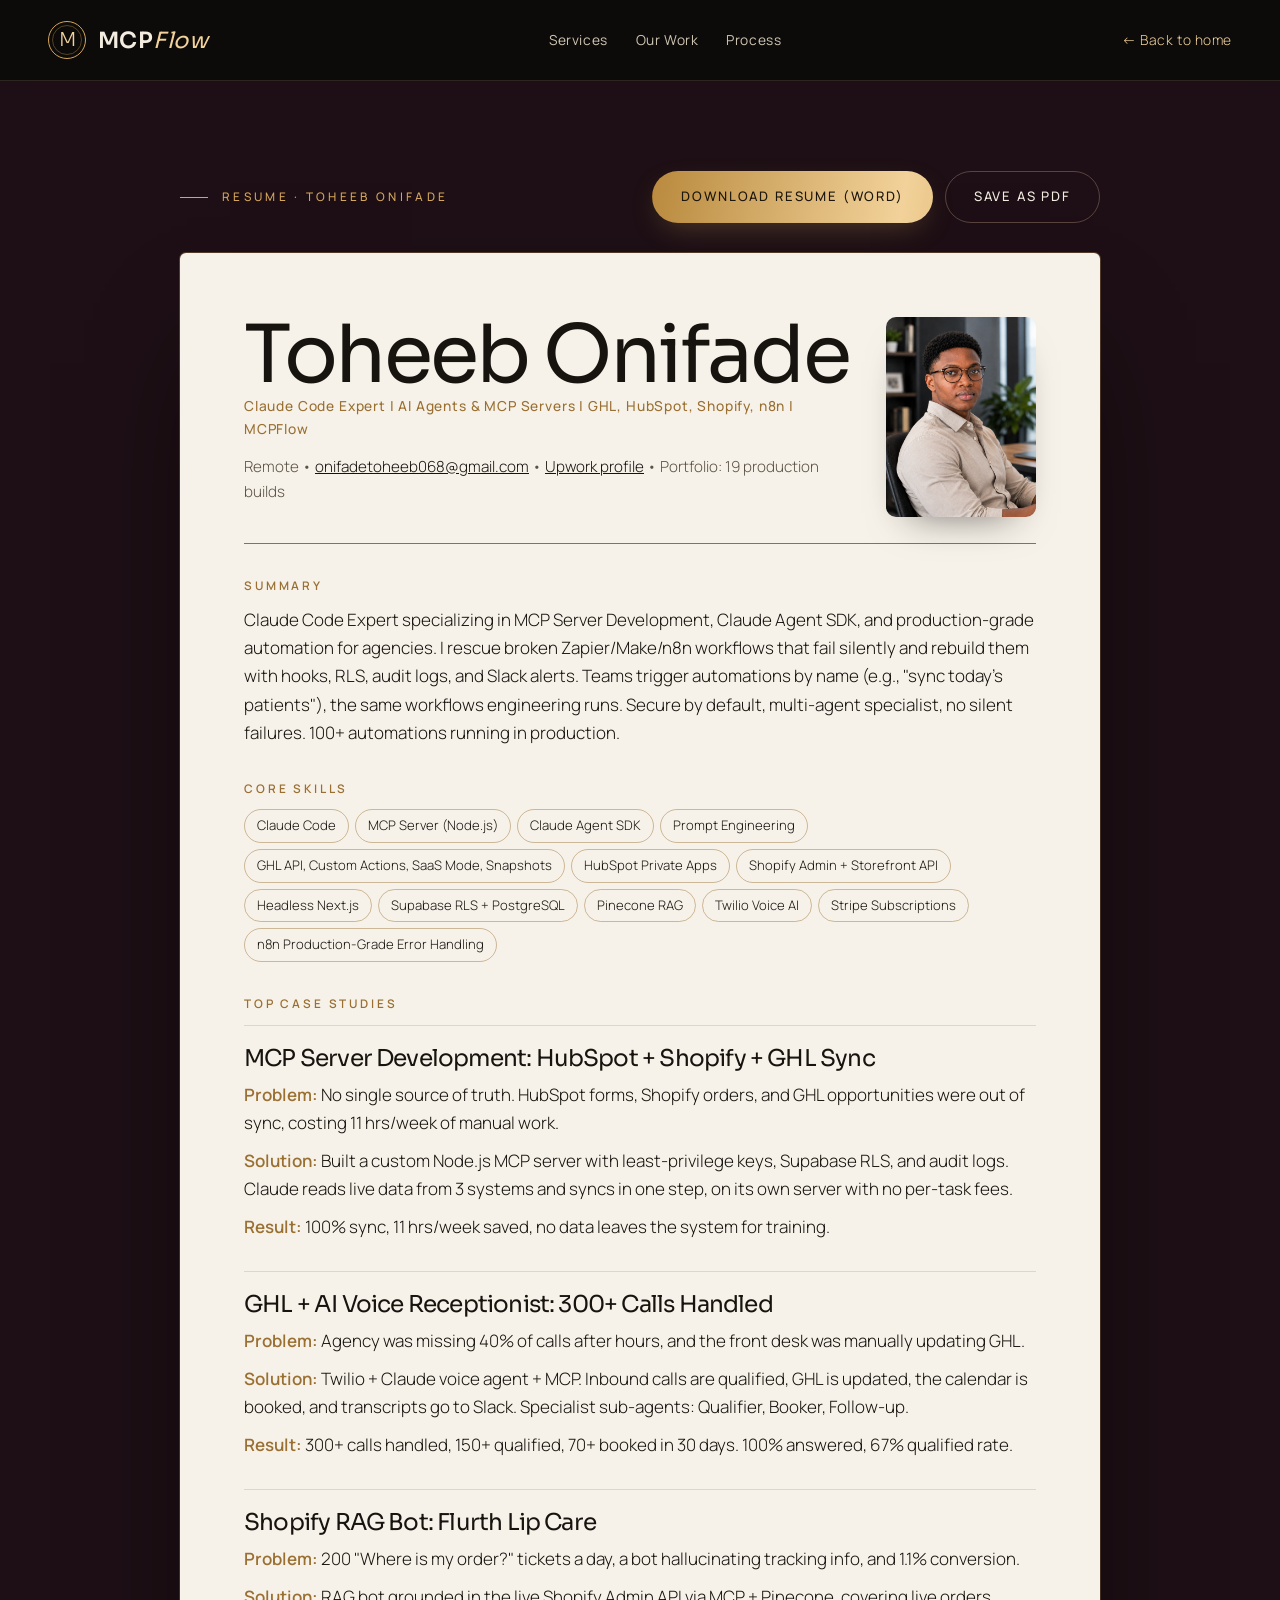
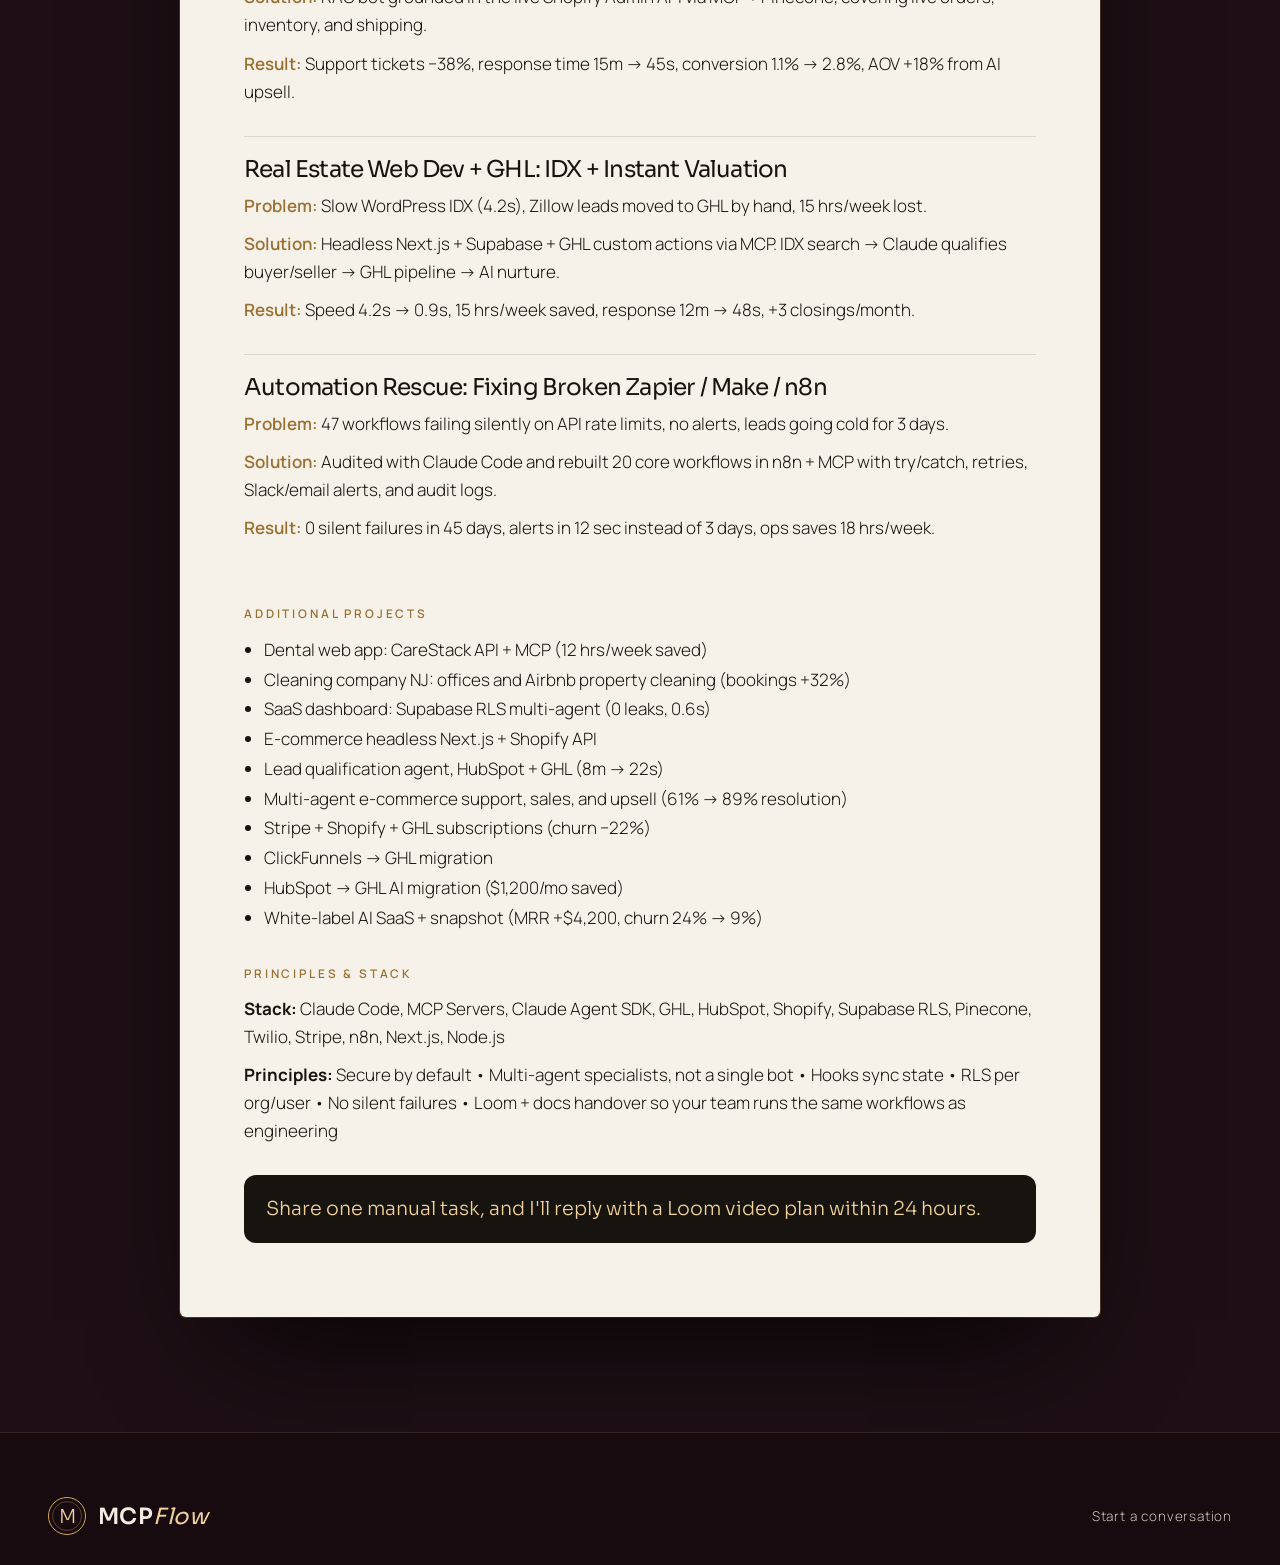
==== commit 0f1f7981: "second commit" ====
--- a/resume.html
+++ b/resume.html
@@ -52,7 +52,7 @@
             <p class="resume-role">Claude Code Expert | AI Agents &amp; MCP Servers | GHL, HubSpot, Shopify, n8n | MCPFlow</p>
             <p class="resume-contact">
               Remote •
-              <a href="mailto:onifadetoheeb068@gmail.com">onifadetoheeb068@gmail.com</a> •
+              <a href="https://mail.google.com/mail/?view=cm&amp;fs=1&amp;to=onifadetoheeb068%40gmail.com">onifadetoheeb068@gmail.com</a> •
               <a href="https://www.upwork.com/freelancers/~01fcc091d5daa7f215" target="_blank" rel="noreferrer">Upwork profile</a> •
               Portfolio: 19 production builds
             </p>
@@ -161,7 +161,7 @@
           <span class="brand-word">MCP<em>Flow</em></span>
         </a>
         <div class="footer-meta">
-          <a href="mailto:onifadetoheeb068@gmail.com?subject=Project%20Inquiry">Start a conversation</a>
+          <a href="https://mail.google.com/mail/?view=cm&amp;fs=1&amp;to=onifadetoheeb068%40gmail.com&amp;su=Project%20Inquiry">Start a conversation</a>
         </div>
       </div>
     </footer>
--- a/styles.css
+++ b/styles.css
@@ -2489,6 +2489,22 @@
   margin-top: 6px;
 }
 
+.booking-submit:disabled {
+  cursor: wait;
+  opacity: 0.7;
+}
+
+.booking-form-status {
+  min-height: 1.4em;
+  margin: 0;
+  color: var(--gold-light);
+  font-size: 0.9rem;
+}
+
+.booking-form-status.is-error {
+  color: #ff9b91;
+}
+
 /* ---------- Footer ---------- */
 
 .site-footer {
